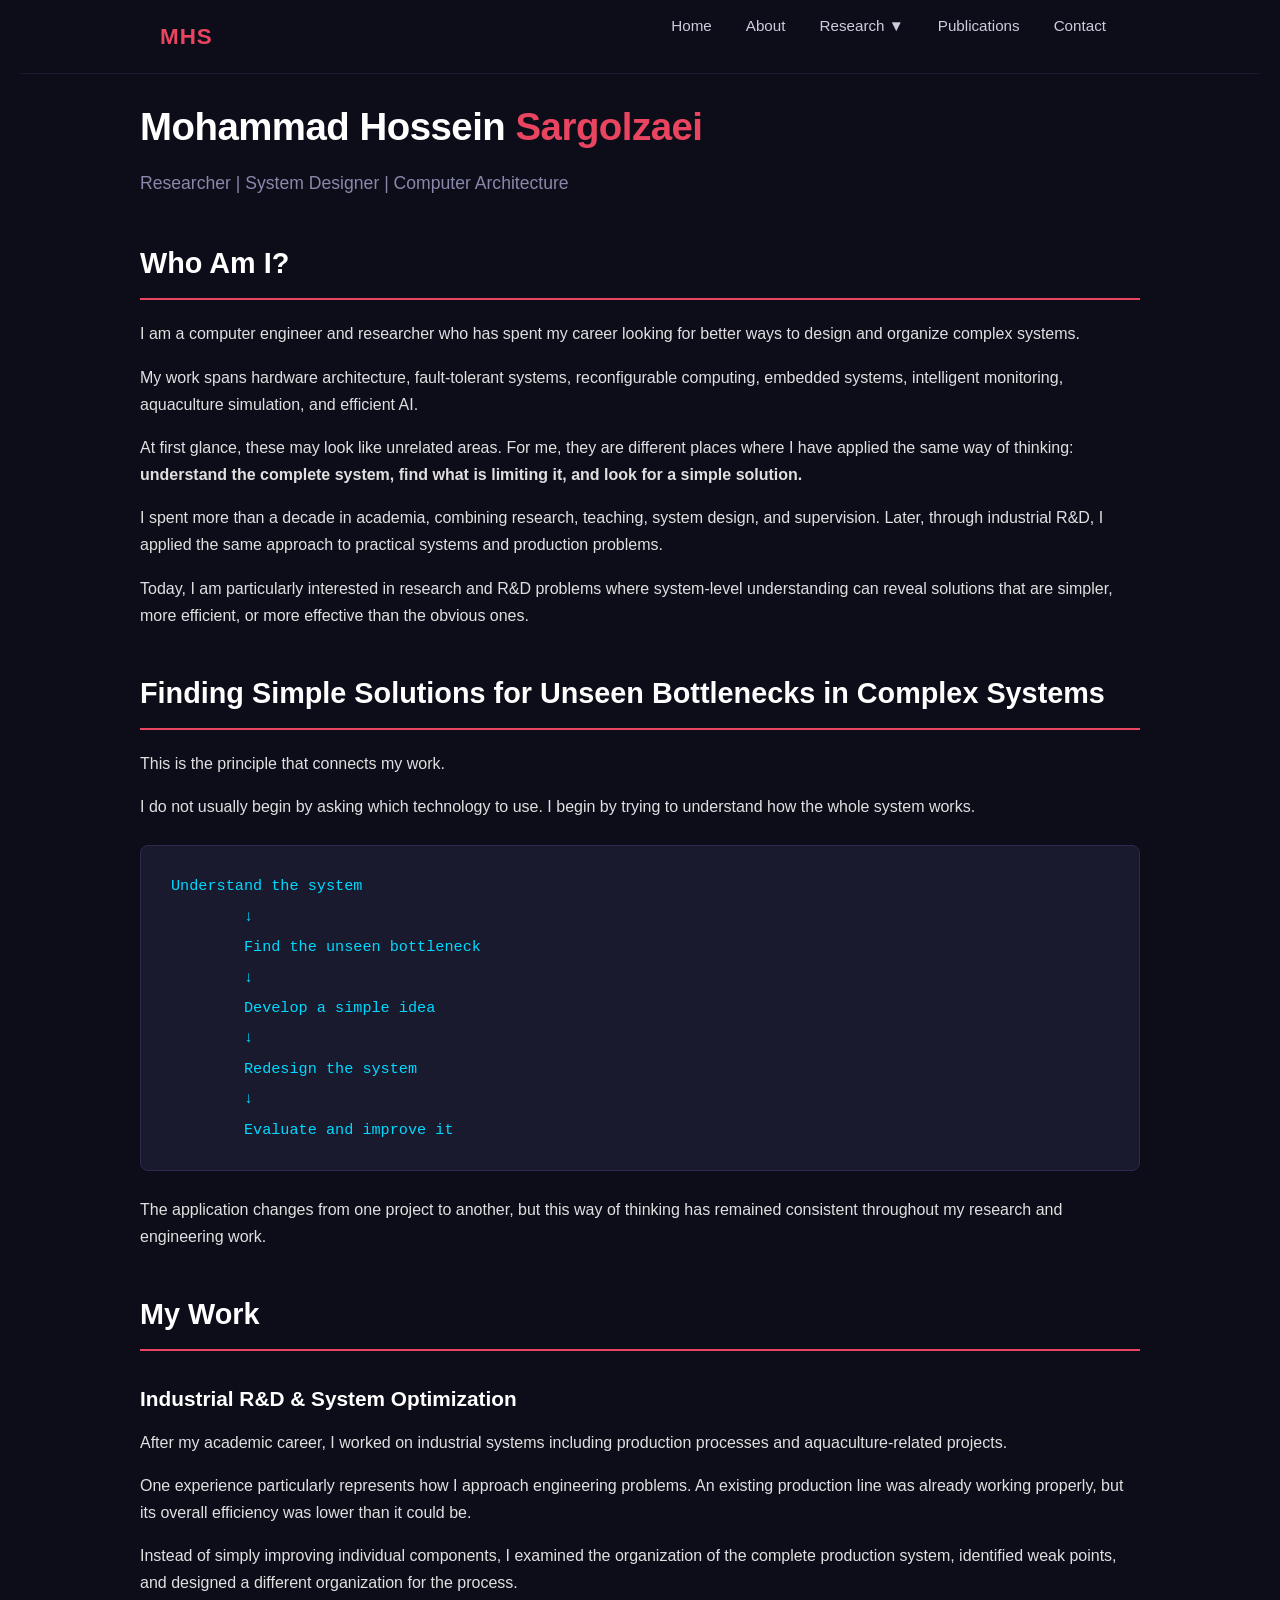
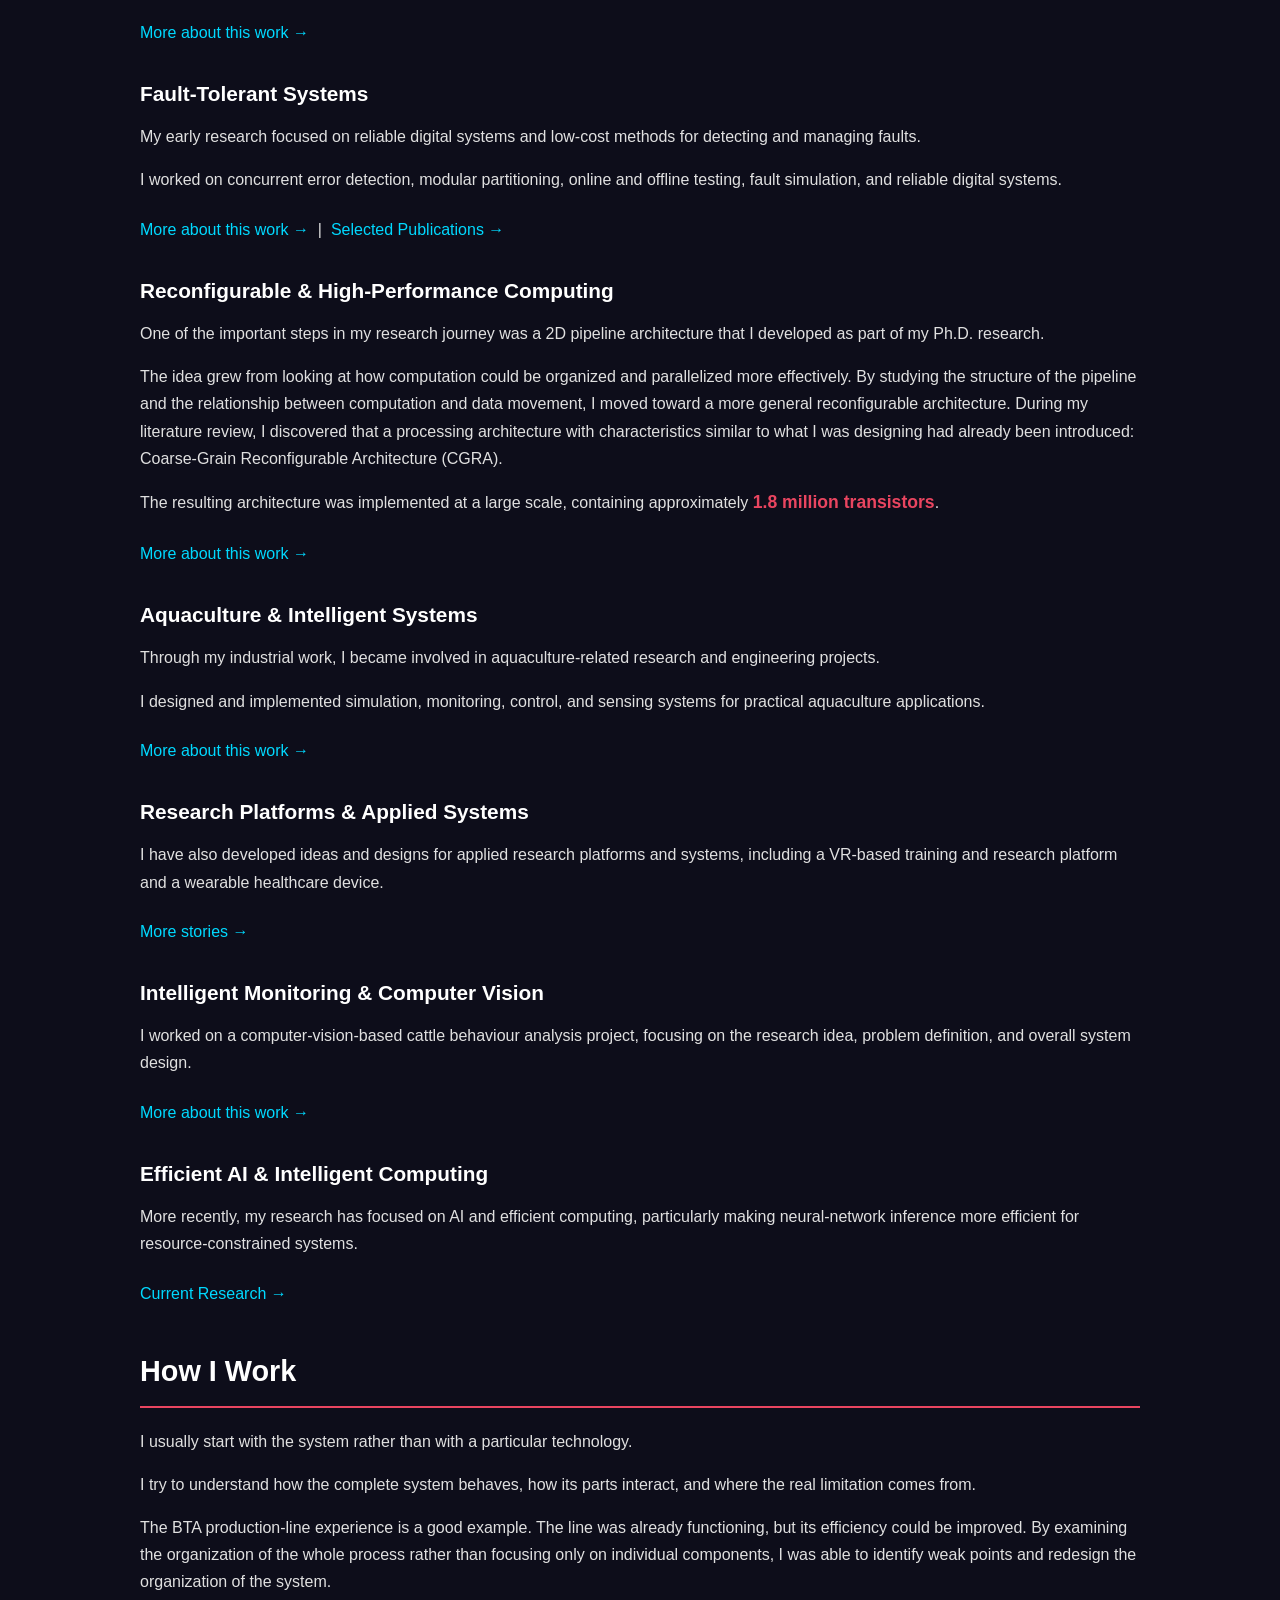
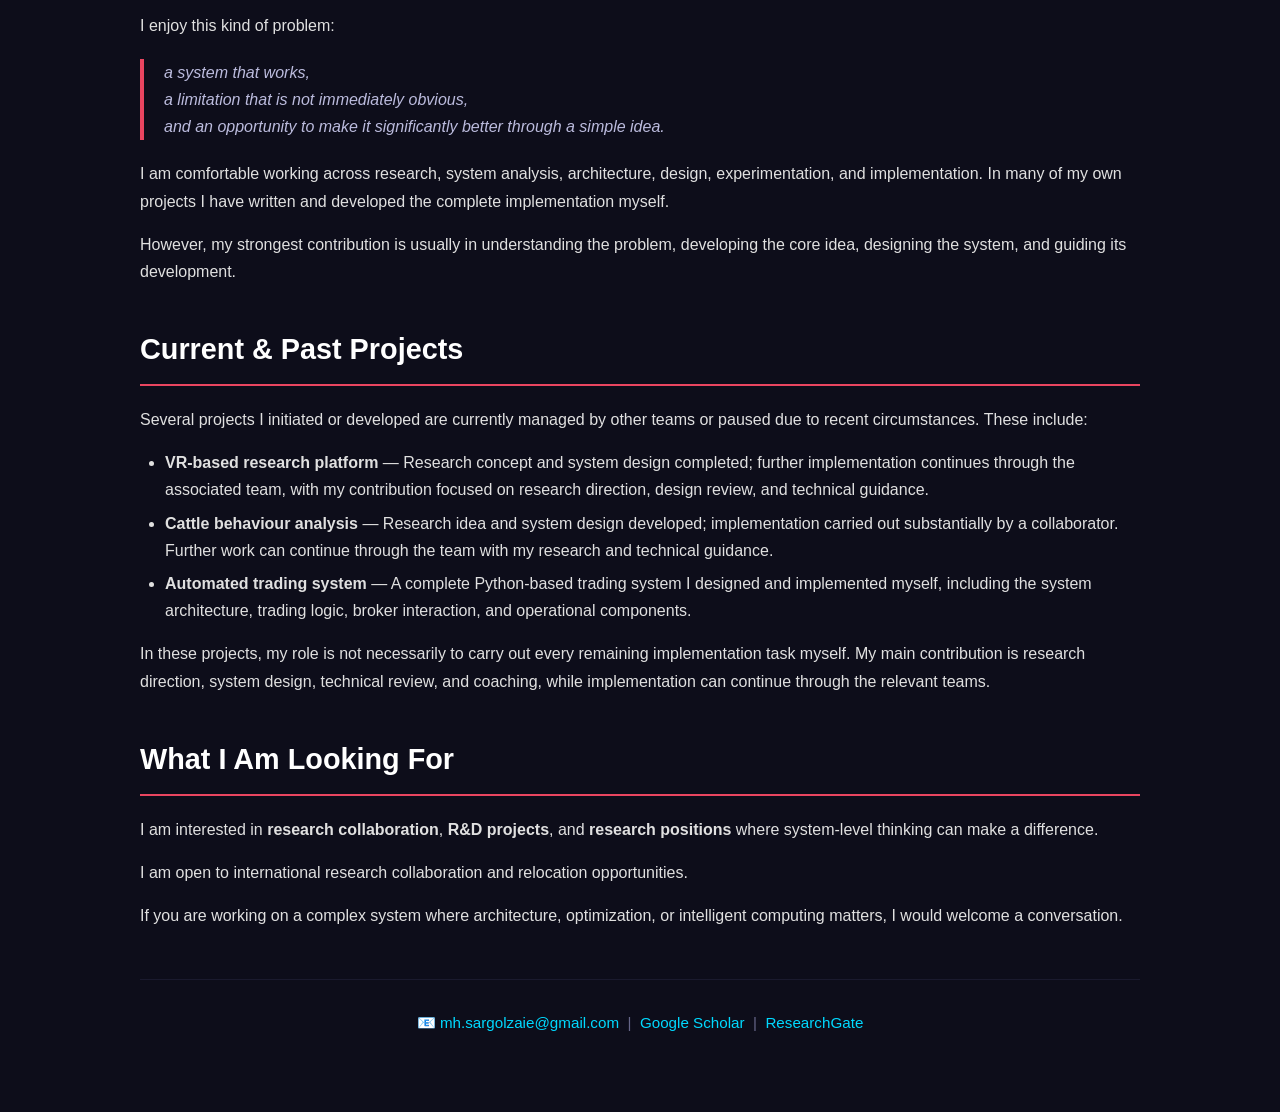
==== index.html @ 14f3c46a "Add files via upload" ====
<!DOCTYPE html>
<html lang="en">
<head>
    <meta charset="UTF-8">
    <meta name="viewport" content="width=device-width, initial-scale=1.0">
    <title>Mohammad Hossein Sargolzaei — Home</title>
    <link rel="stylesheet" href="style.css">
</head>
<body>

    <!-- Navigation -->
    <div id="navbar-placeholder"></div>

    <!-- Main Content -->
    <div class="container">
        <h1>Mohammad Hossein <span class="highlight">Sargolzaei</span></h1>
        <p class="subtitle">Researcher | System Designer | Computer Architecture</p>

        <!-- Who Am I -->
        <h2>Who Am I?</h2>
        <p>I am a computer engineer and researcher who has spent my career looking for better ways to design and organize complex systems.</p>
        <p>My work spans hardware architecture, fault-tolerant systems, reconfigurable computing, embedded systems, intelligent monitoring, aquaculture simulation, and efficient AI.</p>
        <p>At first glance, these may look like unrelated areas. For me, they are different places where I have applied the same way of thinking: <strong>understand the complete system, find what is limiting it, and look for a simple solution.</strong></p>
        <p>I spent more than a decade in academia, combining research, teaching, system design, and supervision. Later, through industrial R&D, I applied the same approach to practical systems and production problems.</p>
        <p>Today, I am particularly interested in research and R&D problems where system-level understanding can reveal solutions that are simpler, more efficient, or more effective than the obvious ones.</p>

        <!-- Core Principle -->
        <h2>Finding Simple Solutions for Unseen Bottlenecks in Complex Systems</h2>
        <p>This is the principle that connects my work.</p>
        <p>I do not usually begin by asking which technology to use. I begin by trying to understand how the whole system works.</p>

        <div class="principle-box">
            <div class="arrow-flow">Understand the system
        ↓
        Find the unseen bottleneck
        ↓
        Develop a simple idea
        ↓
        Redesign the system
        ↓
        Evaluate and improve it</div>
        </div>

        <p>The application changes from one project to another, but this way of thinking has remained consistent throughout my research and engineering work.</p>

        <!-- My Work (brief overview with links) -->
        <h2>My Work</h2>

        <h3>Industrial R&D & System Optimization</h3>
        <p>After my academic career, I worked on industrial systems including production processes and aquaculture-related projects.</p>
        <p>One experience particularly represents how I approach engineering problems. An existing production line was already working properly, but its overall efficiency was lower than it could be.</p>
        <p>Instead of simply improving individual components, I examined the organization of the complete production system, identified weak points, and designed a different organization for the process.</p>
        <p><a href="industrial-rd.html" class="more-link">More about this work →</a></p>

        <h3>Fault-Tolerant Systems</h3>
        <p>My early research focused on reliable digital systems and low-cost methods for detecting and managing faults.</p>
        <p>I worked on concurrent error detection, modular partitioning, online and offline testing, fault simulation, and reliable digital systems.</p>
        <p><a href="fault-tolerant.html" class="more-link">More about this work →</a> &nbsp;|&nbsp; <a href="publications.html">Selected Publications →</a></p>

        <h3>Reconfigurable & High-Performance Computing</h3>
        <p>One of the important steps in my research journey was a 2D pipeline architecture that I developed as part of my Ph.D. research.</p>
        <p>The idea grew from looking at how computation could be organized and parallelized more effectively. By studying the structure of the pipeline and the relationship between computation and data movement, I moved toward a more general reconfigurable architecture. During my literature review, I discovered that a processing architecture with characteristics similar to what I was designing had already been introduced: Coarse-Grain Reconfigurable Architecture (CGRA).</p>
        <p>The resulting architecture was implemented at a large scale, containing approximately <span class="key-number">1.8 million transistors</span>.</p>
        <p><a href="cgra.html" class="more-link">More about this work →</a></p>

        <h3>Aquaculture & Intelligent Systems</h3>
        <p>Through my industrial work, I became involved in aquaculture-related research and engineering projects.</p>
        <p>I designed and implemented simulation, monitoring, control, and sensing systems for practical aquaculture applications.</p>
        <p><a href="aquaculture.html" class="more-link">More about this work →</a></p>

        <h3>Research Platforms & Applied Systems</h3>
        <p>I have also developed ideas and designs for applied research platforms and systems, including a VR-based training and research platform and a wearable healthcare device.</p>
        <p><a href="research-platforms.html" class="more-link">More stories →</a></p>

        <h3>Intelligent Monitoring & Computer Vision</h3>
        <p>I worked on a computer-vision-based cattle behaviour analysis project, focusing on the research idea, problem definition, and overall system design.</p>
        <p><a href="cattle.html" class="more-link">More about this work →</a></p>

        <h3>Efficient AI & Intelligent Computing</h3>
        <p>More recently, my research has focused on AI and efficient computing, particularly making neural-network inference more efficient for resource-constrained systems.</p>
        <p><a href="efficient-ai.html" class="more-link">Current Research →</a></p>

        <!-- How I Work -->
        <h2>How I Work</h2>
        <p>I usually start with the system rather than with a particular technology.</p>
        <p>I try to understand how the complete system behaves, how its parts interact, and where the real limitation comes from.</p>
        <p>The BTA production-line experience is a good example. The line was already functioning, but its efficiency could be improved. By examining the organization of the whole process rather than focusing only on individual components, I was able to identify weak points and redesign the organization of the system.</p>
        <p>I enjoy this kind of problem:</p>
        <blockquote>a system that works,<br>a limitation that is not immediately obvious,<br>and an opportunity to make it significantly better through a simple idea.</blockquote>
        <p>I am comfortable working across research, system analysis, architecture, design, experimentation, and implementation. In many of my own projects I have written and developed the complete implementation myself.</p>
        <p>However, my strongest contribution is usually in understanding the problem, developing the core idea, designing the system, and guiding its development.</p>

        <!-- Current & Past Projects -->
        <h2>Current &amp; Past Projects</h2>
        <p>Several projects I initiated or developed are currently managed by other teams or paused due to recent circumstances. These include:</p>
        <ul>
            <li><strong>VR-based research platform</strong> — Research concept and system design completed; further implementation continues through the associated team, with my contribution focused on research direction, design review, and technical guidance.</li>
            <li><strong>Cattle behaviour analysis</strong> — Research idea and system design developed; implementation carried out substantially by a collaborator. Further work can continue through the team with my research and technical guidance.</li>
            <li><strong>Automated trading system</strong> — A complete Python-based trading system I designed and implemented myself, including the system architecture, trading logic, broker interaction, and operational components.</li>
        </ul>
        <p>In these projects, my role is not necessarily to carry out every remaining implementation task myself. My main contribution is research direction, system design, technical review, and coaching, while implementation can continue through the relevant teams.</p>

        <!-- What I Am Looking For -->
        <h2>What I Am Looking For</h2>
        <p>I am interested in <strong>research collaboration</strong>, <strong>R&D projects</strong>, and <strong>research positions</strong> where system-level thinking can make a difference.</p>
        <p>I am open to international research collaboration and relocation opportunities.</p>
        <p>If you are working on a complex system where architecture, optimization, or intelligent computing matters, I would welcome a conversation.</p>

        <!-- Footer -->
        <div class="footer-contact">
            <p>📧 <a href="mailto:mh.sargolzaie@gmail.com">mh.sargolzaie@gmail.com</a> &nbsp;|&nbsp;
            <a href="https://scholar.google.com/citations?user=ea7m-IEAAAAJ&hl=en" target="_blank">Google Scholar</a> &nbsp;|&nbsp;
            <a href="https://www.researchgate.net/profile/Mohammad-Hossein-Sargolzaei" target="_blank">ResearchGate</a></p>
        </div>
    </div>

    <!-- Navbar Include -->
    <script>
        fetch('navbar.html')
            .then(response => response.text())
            .then(data => document.getElementById('navbar-placeholder').innerHTML = data)
            .catch(() => {
                document.getElementById('navbar-placeholder').innerHTML = '<p style="text-align:center;padding:10px;color:#666;">Navigation could not be loaded.</p>';
            });
    </script>
    <!-- Mobile menu toggle -->
    <script>
        document.addEventListener('click', function(e) {
            const toggle = document.getElementById('mobile-menu');
            const menu = document.querySelector('.nav-menu');
            const dropdowns = document.querySelectorAll('.dropdown-menu');
            if (toggle && menu) {
                if (e.target.closest('.nav-toggle')) {
                    menu.classList.toggle('active');
                    dropdowns.forEach(d => d.classList.remove('active'));
                } else if (!e.target.closest('.nav-menu')) {
                    menu.classList.remove('active');
                }
            }
            // For mobile dropdown toggles
            if (window.innerWidth <= 768) {
                const dropdownToggles = document.querySelectorAll('.dropdown-toggle');
                dropdownToggles.forEach(toggle => {
                    if (e.target.closest('.dropdown-toggle')) {
                        e.preventDefault();
                        const menu = toggle.nextElementSibling;
                        if (menu) menu.classList.toggle('active');
                    }
                });
            }
        });
    </script>

</body>
</html>
---- style.css ----
/* style.css */

/* Reset & Base */
* {
    margin: 0;
    padding: 0;
    box-sizing: border-box;
}

body {
    font-family: 'Segoe UI', Tahoma, Geneva, Verdana, sans-serif;
    background-color: #0d0d1a;
    color: #e0e0e0;
    line-height: 1.7;
    padding: 0 20px;
}

a {
    color: #00d9ff;
    text-decoration: none;
    transition: color 0.3s ease;
}

a:hover {
    color: #e94560;
}

.container {
    max-width: 1000px;
    margin: 0 auto;
    padding: 20px 0 60px;
}

/* Typography */
h1 {
    font-size: 2.4rem;
    font-weight: 700;
    color: #ffffff;
    margin-bottom: 10px;
    letter-spacing: -0.5px;
}

h1 .highlight {
    color: #e94560;
}

h2 {
    font-size: 1.8rem;
    font-weight: 600;
    color: #ffffff;
    margin-top: 40px;
    margin-bottom: 20px;
    border-bottom: 2px solid #e94560;
    padding-bottom: 10px;
}

h3 {
    font-size: 1.3rem;
    font-weight: 600;
    color: #ffffff;
    margin-top: 30px;
    margin-bottom: 12px;
}

h4 {
    font-size: 1.1rem;
    font-weight: 600;
    color: #00d9ff;
    margin-top: 20px;
    margin-bottom: 8px;
}

.subtitle {
    font-size: 1.1rem;
    color: #8888aa;
    margin-bottom: 30px;
}

p {
    margin-bottom: 16px;
}

ul, ol {
    margin-left: 25px;
    margin-bottom: 16px;
}

li {
    margin-bottom: 6px;
}

blockquote {
    border-left: 4px solid #e94560;
    padding-left: 20px;
    margin: 20px 0;
    font-style: italic;
    color: #bbbbdd;
}

/* Code-like boxes */
.principle-box {
    background: #1a1a2e;
    border: 1px solid #2a2a4e;
    border-radius: 8px;
    padding: 25px 30px;
    margin: 25px 0;
}

.principle-box .arrow-flow {
    font-family: monospace;
    font-size: 0.95rem;
    color: #00d9ff;
    line-height: 2;
    white-space: pre;
}

.key-number {
    color: #e94560;
    font-weight: 700;
    font-size: 1.1em;
}

.tag {
    display: inline-block;
    background: #1a1a2e;
    border: 1px solid #2a2a4e;
    border-radius: 20px;
    padding: 2px 14px;
    font-size: 0.8rem;
    color: #8888bb;
    margin-right: 6px;
    margin-bottom: 6px;
}

/* Navigation */
.navbar {
    background: #0d0d1a;
    border-bottom: 1px solid #1a1a2e;
    padding: 12px 0;
    position: sticky;
    top: 0;
    z-index: 1000;
}

.nav-container {
    max-width: 1000px;
    margin: 0 auto;
    display: flex;
    justify-content: space-between;
    align-items: center;
    padding: 0 20px;
}

.nav-logo {
    font-size: 1.4rem;
    font-weight: 700;
    color: #e94560;
    letter-spacing: 1px;
}

.nav-menu {
    display: flex;
    list-style: none;
    gap: 6px;
    align-items: center;
}

.nav-item {
    position: relative;
}

.nav-link {
    color: #ccccdd;
    padding: 8px 14px;
    border-radius: 6px;
    font-size: 0.95rem;
    transition: all 0.3s ease;
}

.nav-link:hover {
    color: #ffffff;
    background: #1a1a2e;
}

/* Dropdown */
.dropdown-menu {
    display: none;
    position: absolute;
    top: 100%;
    left: 0;
    background: #1a1a2e;
    border: 1px solid #2a2a4e;
    border-radius: 8px;
    padding: 8px 0;
    min-width: 240px;
    list-style: none;
    box-shadow: 0 8px 24px rgba(0,0,0,0.6);
}

.dropdown-menu li a {
    display: block;
    padding: 8px 20px;
    color: #ccccdd;
    font-size: 0.9rem;
    transition: all 0.3s ease;
}

.dropdown-menu li a:hover {
    background: #2a2a4e;
    color: #ffffff;
}

.nav-item:hover .dropdown-menu {
    display: block;
}

/* Mobile menu toggle */
.nav-toggle {
    display: none;
    flex-direction: column;
    cursor: pointer;
}

.nav-toggle .bar {
    width: 25px;
    height: 3px;
    background: #ccccdd;
    margin: 3px 0;
    transition: 0.3s;
    border-radius: 2px;
}

/* Footer / contact line */
.footer-contact {
    margin-top: 50px;
    padding-top: 30px;
    border-top: 1px solid #1a1a2e;
    text-align: center;
    font-size: 0.95rem;
    color: #666688;
}

.footer-contact a {
    color: #00d9ff;
}

.footer-contact a:hover {
    color: #e94560;
}

/* "More about this work →" links */
.more-link {
    display: inline-block;
    margin-top: 6px;
    font-weight: 500;
}

/* Responsive */
@media (max-width: 768px) {
    body {
        padding: 0 16px;
    }

    h1 {
        font-size: 1.8rem;
    }

    h2 {
        font-size: 1.4rem;
    }

    .nav-menu {
        position: fixed;
        left: -100%;
        top: 60px;
        flex-direction: column;
        background: #0d0d1a;
        width: 100%;
        padding: 20px 0;
        gap: 4px;
        border-bottom: 1px solid #1a1a2e;
        transition: 0.3s ease;
    }

    .nav-menu.active {
        left: 0;
    }

    .nav-item {
        width: 100%;
        text-align: center;
    }

    .nav-link {
        display: block;
        padding: 10px 0;
    }

    .dropdown-menu {
        position: static;
        background: #0d0d1a;
        border: none;
        padding: 0;
        box-shadow: none;
        display: none;
    }

    .nav-item:hover .dropdown-menu {
        display: none;
    }

    .nav-item .dropdown-menu.active {
        display: block;
    }

    .dropdown-menu li a {
        padding: 8px 0;
        font-size: 0.9rem;
        color: #8888aa;
    }

    .nav-toggle {
        display: flex;
    }

    .principle-box {
        padding: 16px 20px;
    }

    .principle-box .arrow-flow {
        font-size: 0.8rem;
    }
}

@media (max-width: 480px) {
    h1 {
        font-size: 1.5rem;
    }

    h2 {
        font-size: 1.2rem;
    }
}
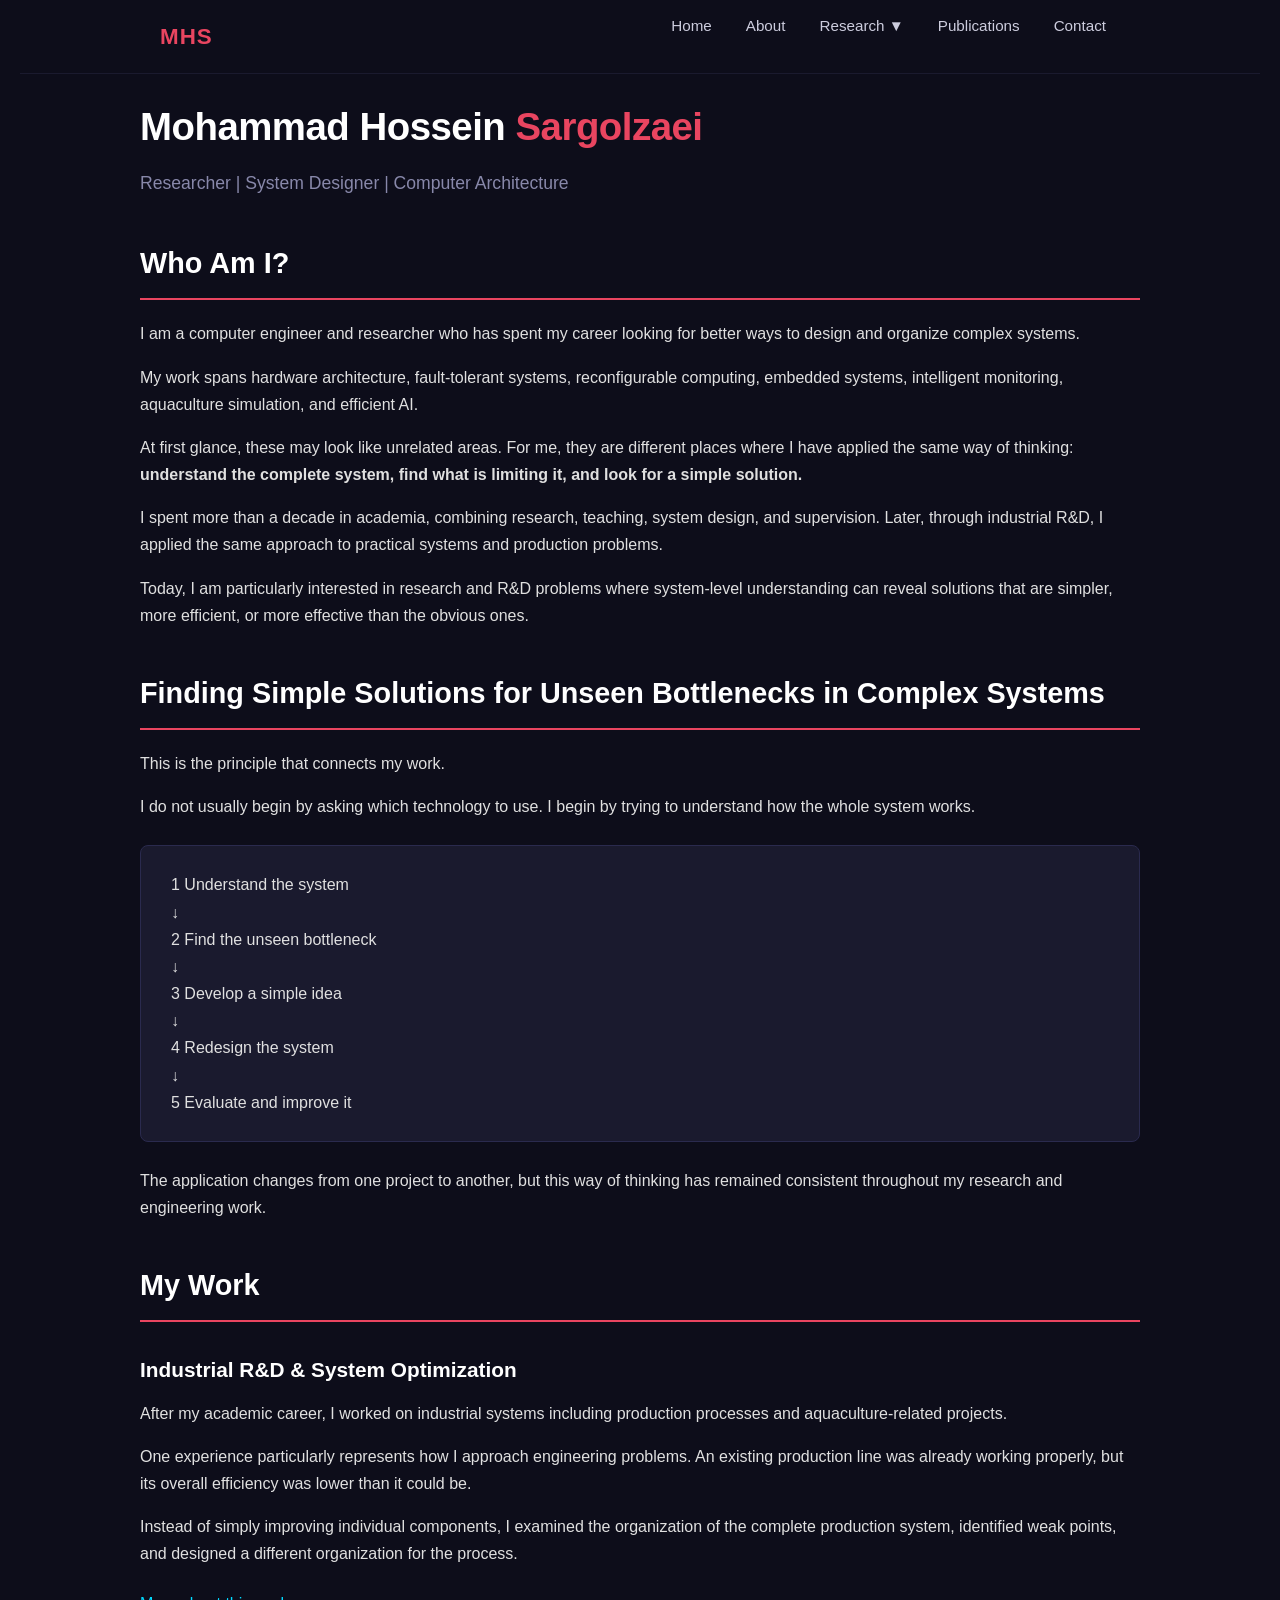
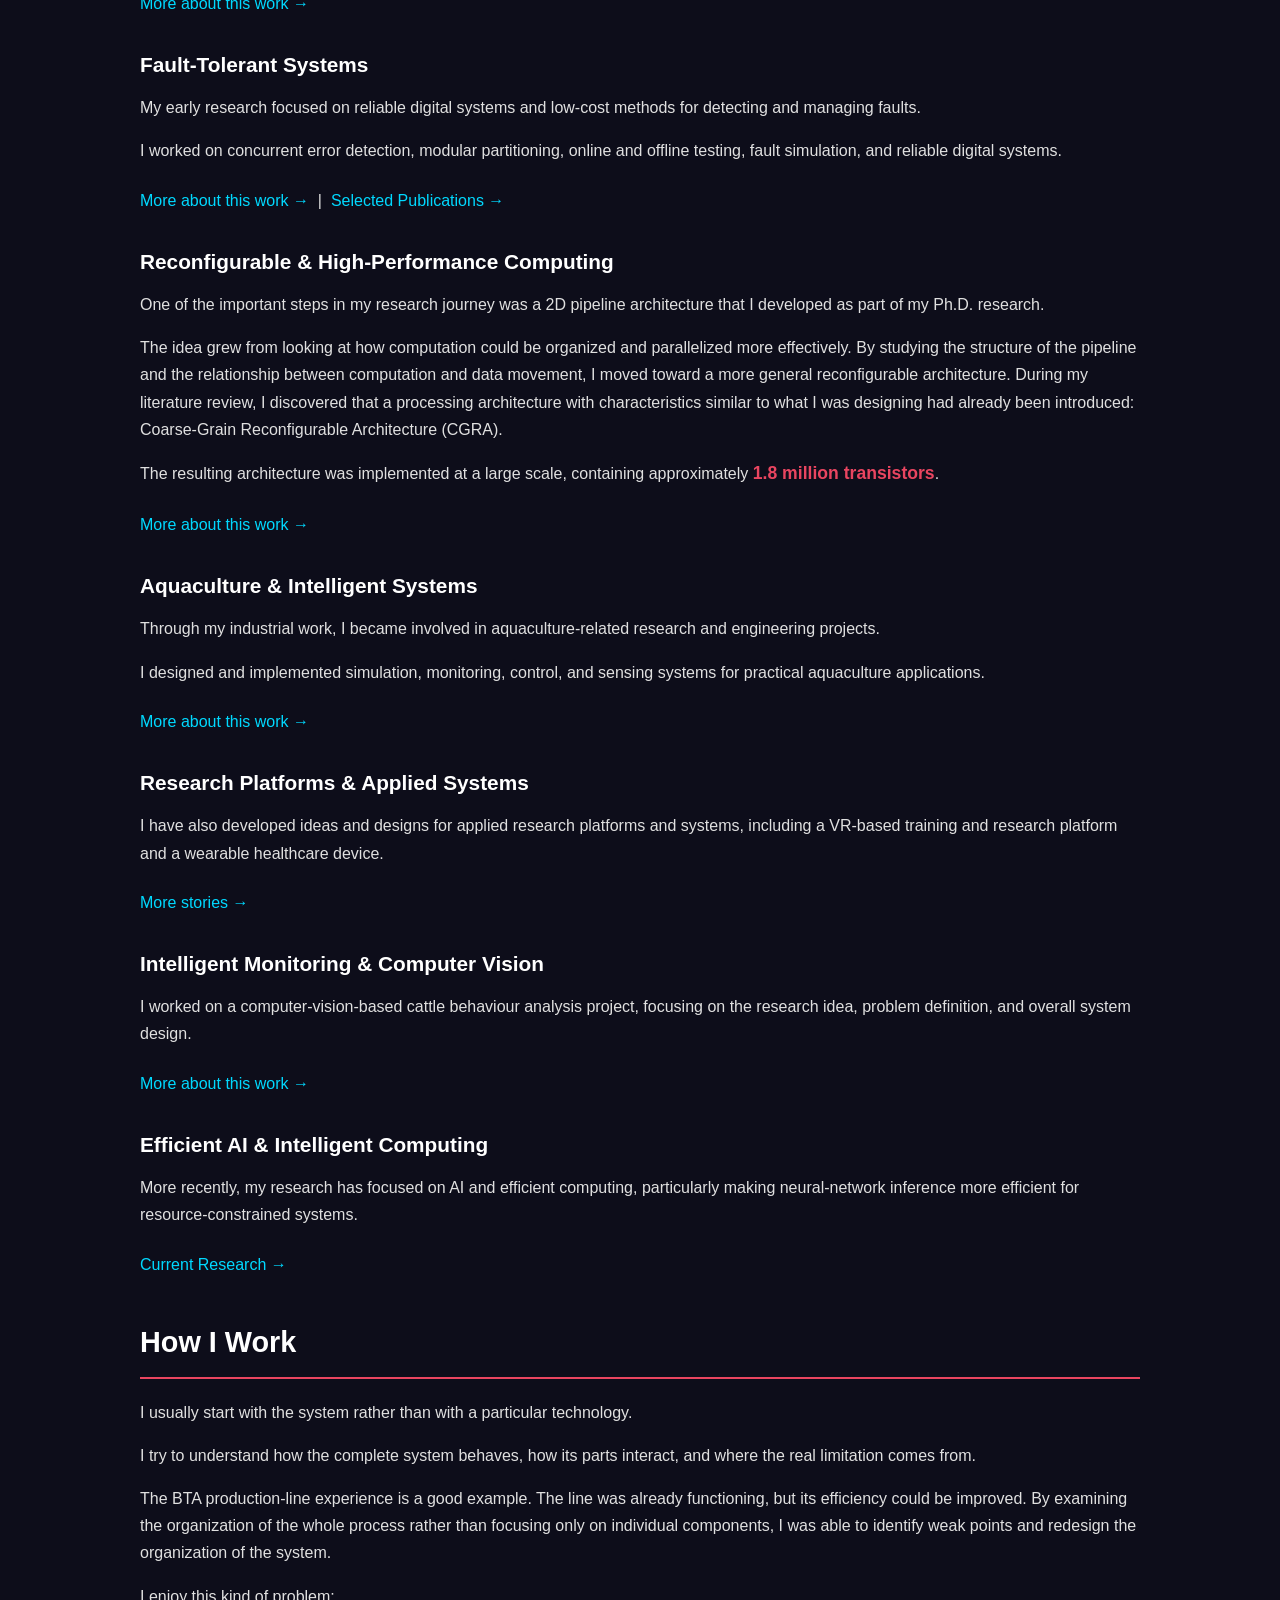
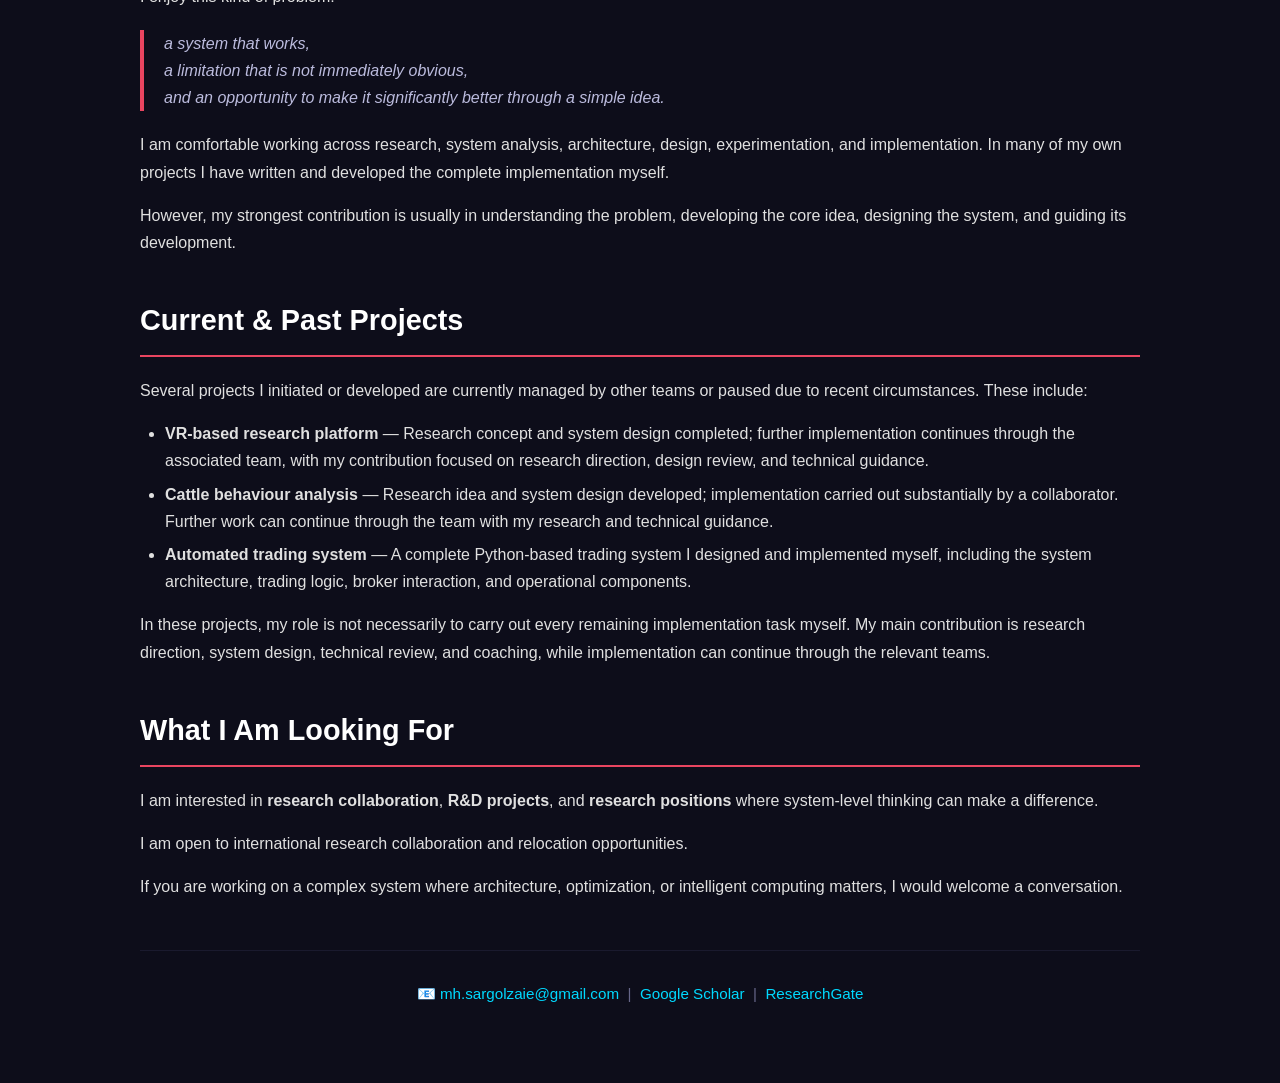
==== commit 55b6f151: "index.html" ====
--- a/index.html
+++ b/index.html
@@ -30,15 +30,32 @@
         <p>I do not usually begin by asking which technology to use. I begin by trying to understand how the whole system works.</p>
 
         <div class="principle-box">
-            <div class="arrow-flow">Understand the system
-        ↓
-        Find the unseen bottleneck
-        ↓
-        Develop a simple idea
-        ↓
-        Redesign the system
-        ↓
-        Evaluate and improve it</div>
+            <div class="flowchart">
+                <div class="step">
+                    <span class="step-number">1</span>
+                    <span class="step-text">Understand the system</span>
+                </div>
+                <div class="arrow">↓</div>
+                <div class="step">
+                    <span class="step-number">2</span>
+                    <span class="step-text">Find the unseen bottleneck</span>
+                </div>
+                <div class="arrow">↓</div>
+                <div class="step">
+                    <span class="step-number">3</span>
+                    <span class="step-text">Develop a simple idea</span>
+                </div>
+                <div class="arrow">↓</div>
+                <div class="step">
+                    <span class="step-number">4</span>
+                    <span class="step-text">Redesign the system</span>
+                </div>
+                <div class="arrow">↓</div>
+                <div class="step">
+                    <span class="step-number">5</span>
+                    <span class="step-text">Evaluate and improve it</span>
+                </div>
+            </div>
         </div>
 
         <p>The application changes from one project to another, but this way of thinking has remained consistent throughout my research and engineering work.</p>
@@ -152,4 +169,4 @@
     </script>
 
 </body>
-</html>+</html>
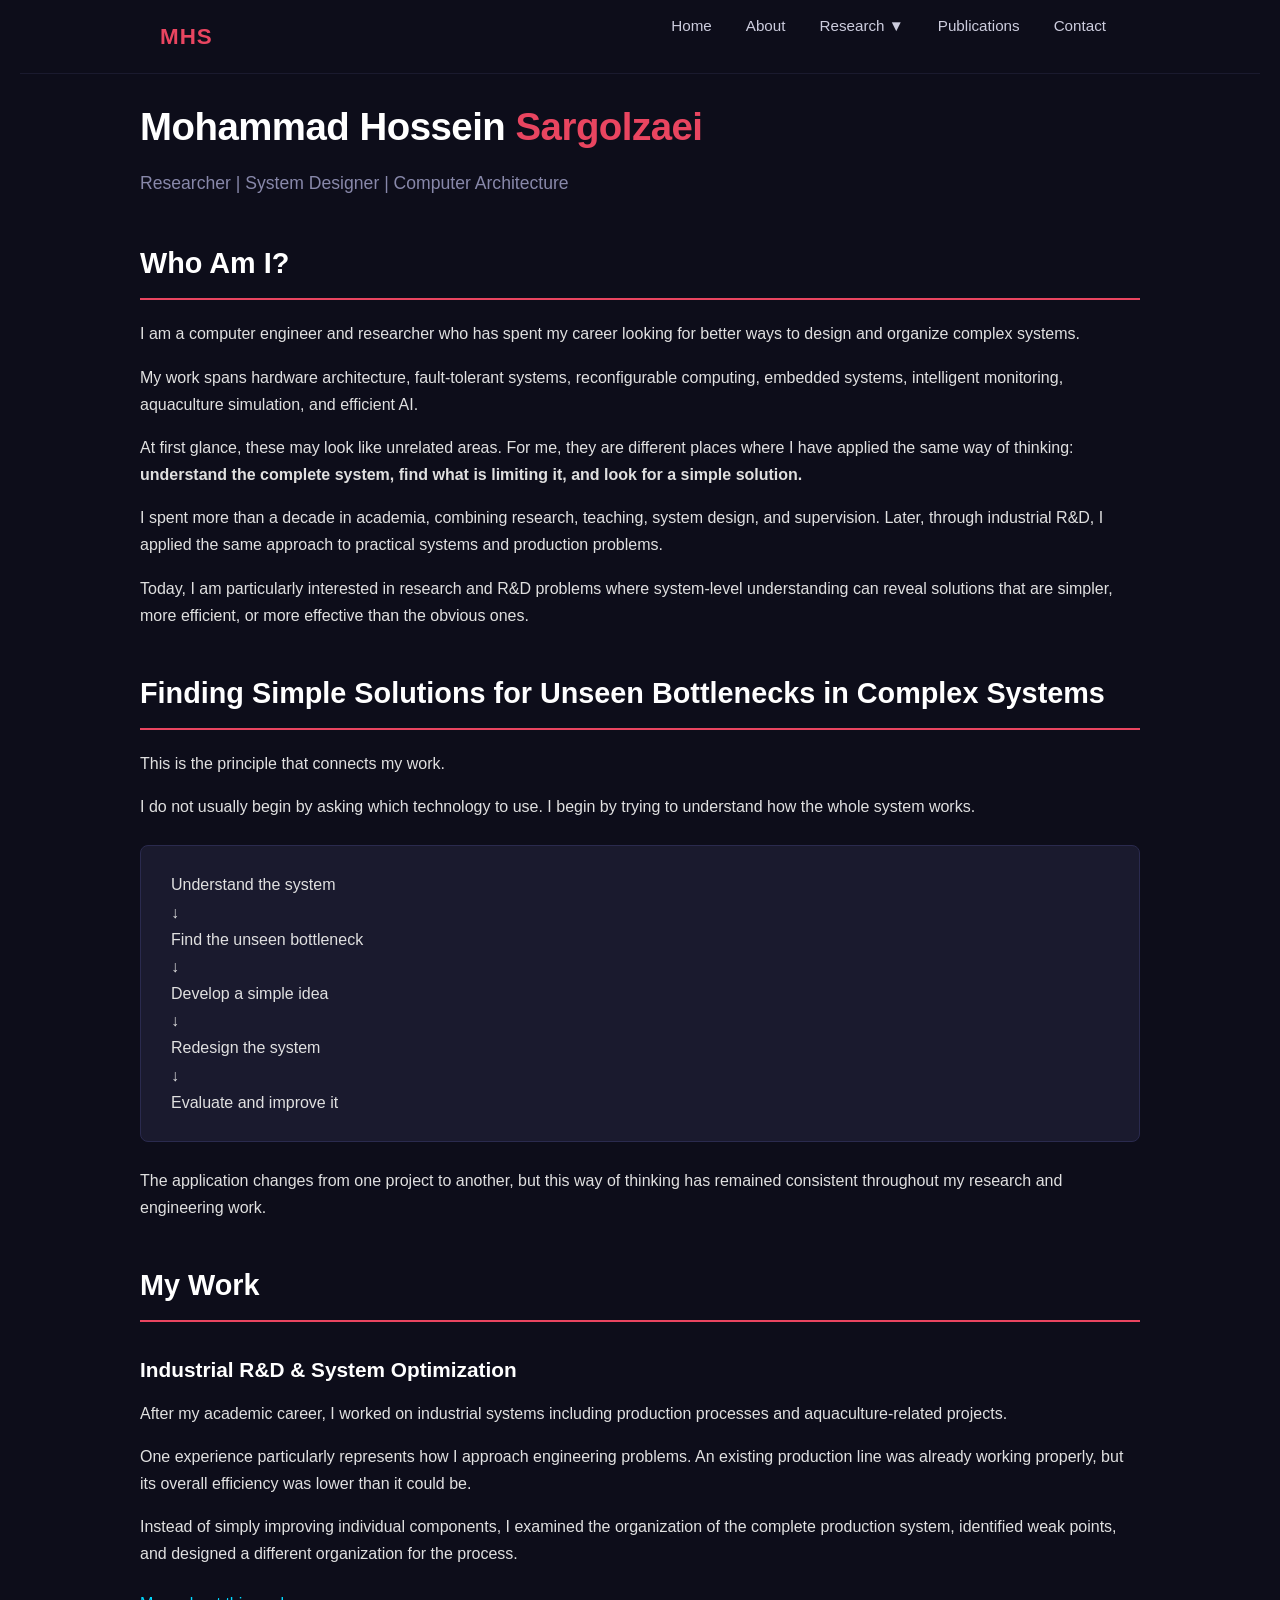
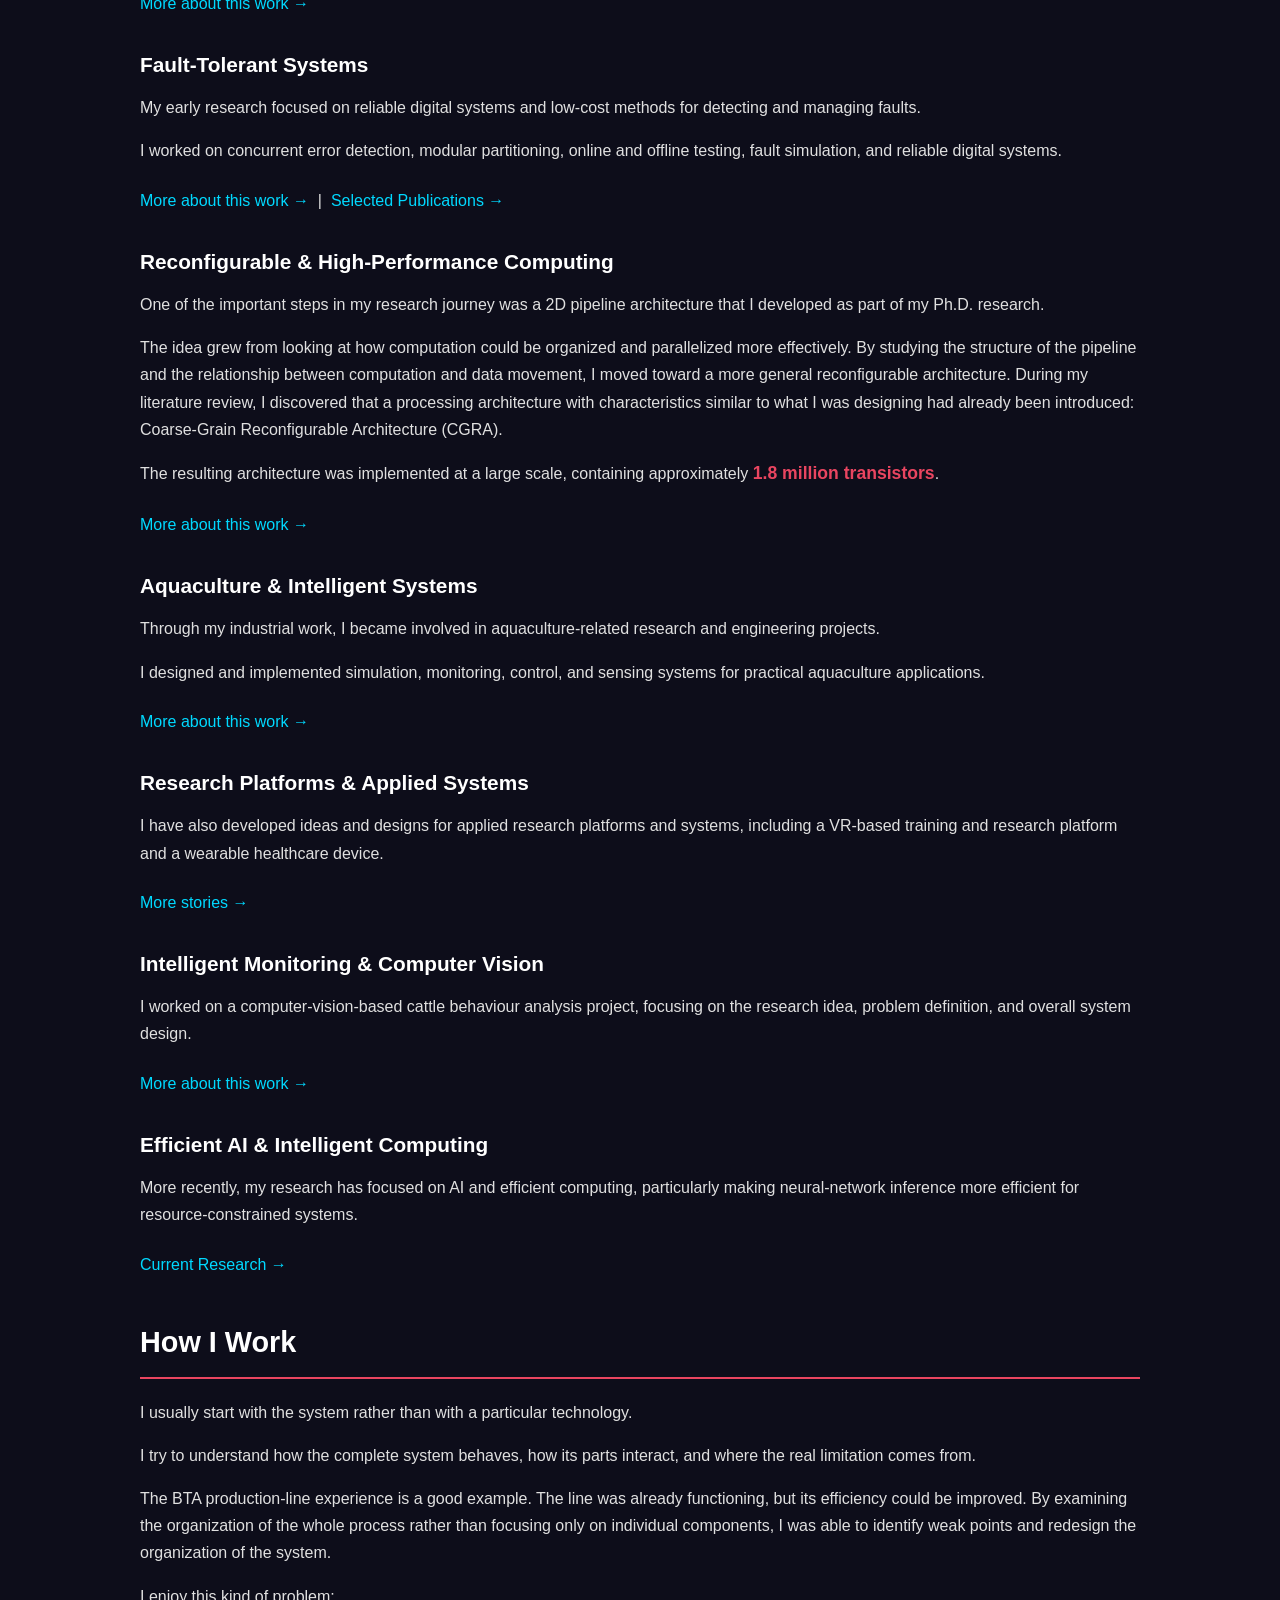
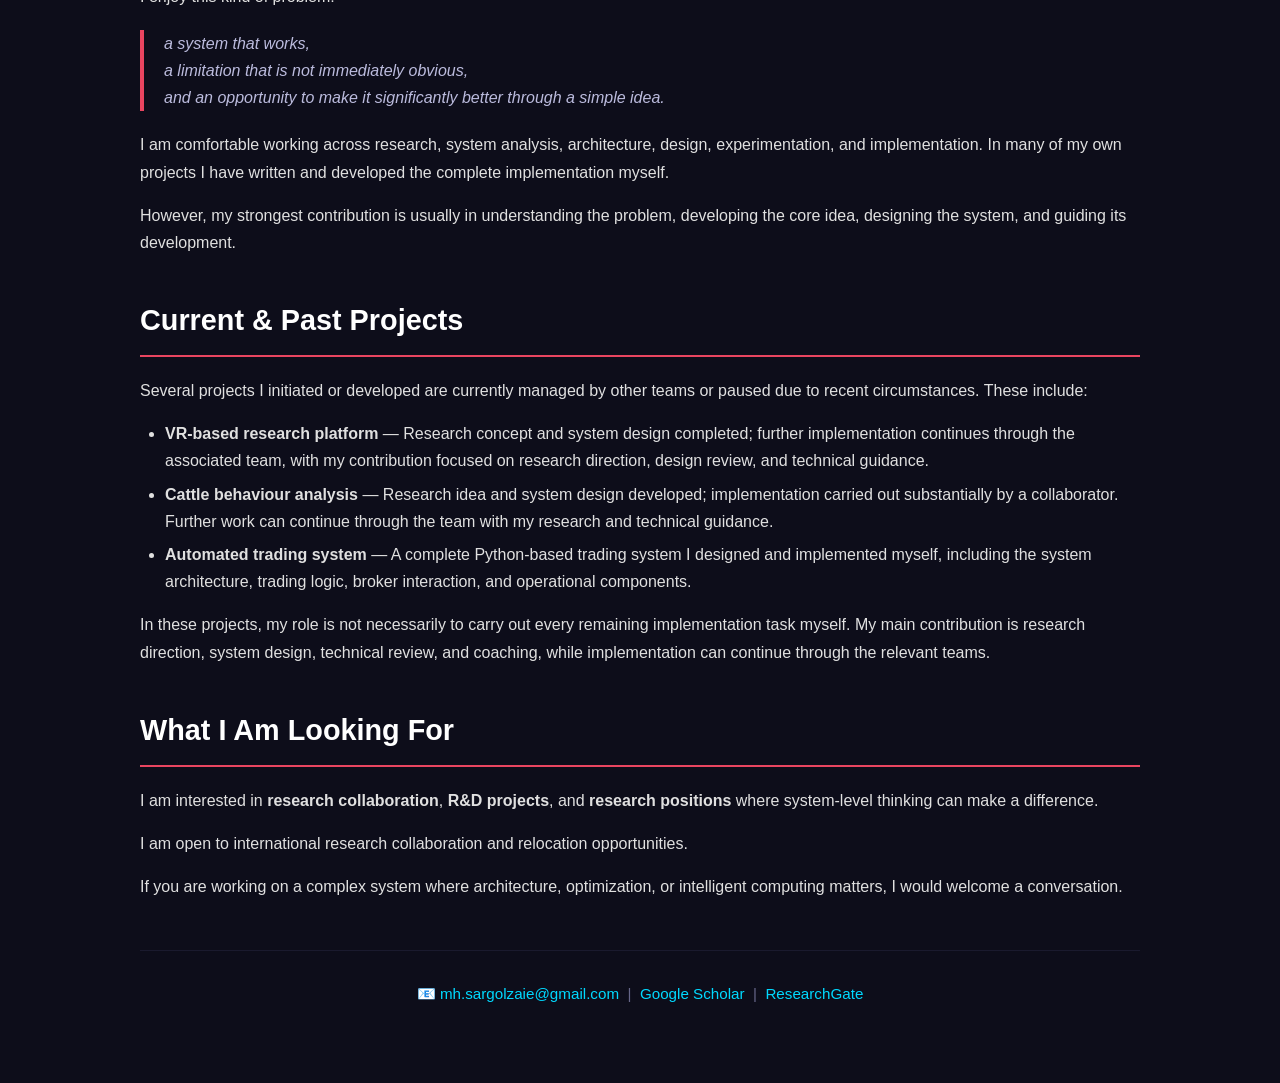
==== commit 8d16adc8: "index.html" ====
--- a/index.html
+++ b/index.html
@@ -31,33 +31,17 @@
 
         <div class="principle-box">
             <div class="flowchart">
-                <div class="step">
-                    <span class="step-number">1</span>
-                    <span class="step-text">Understand the system</span>
-                </div>
-                <div class="arrow">↓</div>
-                <div class="step">
-                    <span class="step-number">2</span>
-                    <span class="step-text">Find the unseen bottleneck</span>
-                </div>
-                <div class="arrow">↓</div>
-                <div class="step">
-                    <span class="step-number">3</span>
-                    <span class="step-text">Develop a simple idea</span>
-                </div>
-                <div class="arrow">↓</div>
-                <div class="step">
-                    <span class="step-number">4</span>
-                    <span class="step-text">Redesign the system</span>
-                </div>
-                <div class="arrow">↓</div>
-                <div class="step">
-                    <span class="step-number">5</span>
-                    <span class="step-text">Evaluate and improve it</span>
-                </div>
+                <div class="step step-1">Understand the system</div>
+                <div class="arrow arrow-1">↓</div>
+                <div class="step step-2">Find the unseen bottleneck</div>
+                <div class="arrow arrow-2">↓</div>
+                <div class="step step-3">Develop a simple idea</div>
+                <div class="arrow arrow-3">↓</div>
+                <div class="step step-4">Redesign the system</div>
+                <div class="arrow arrow-4">↓</div>
+                <div class="step step-5">Evaluate and improve it</div>
             </div>
         </div>
-
         <p>The application changes from one project to another, but this way of thinking has remained consistent throughout my research and engineering work.</p>
 
         <!-- My Work (brief overview with links) -->
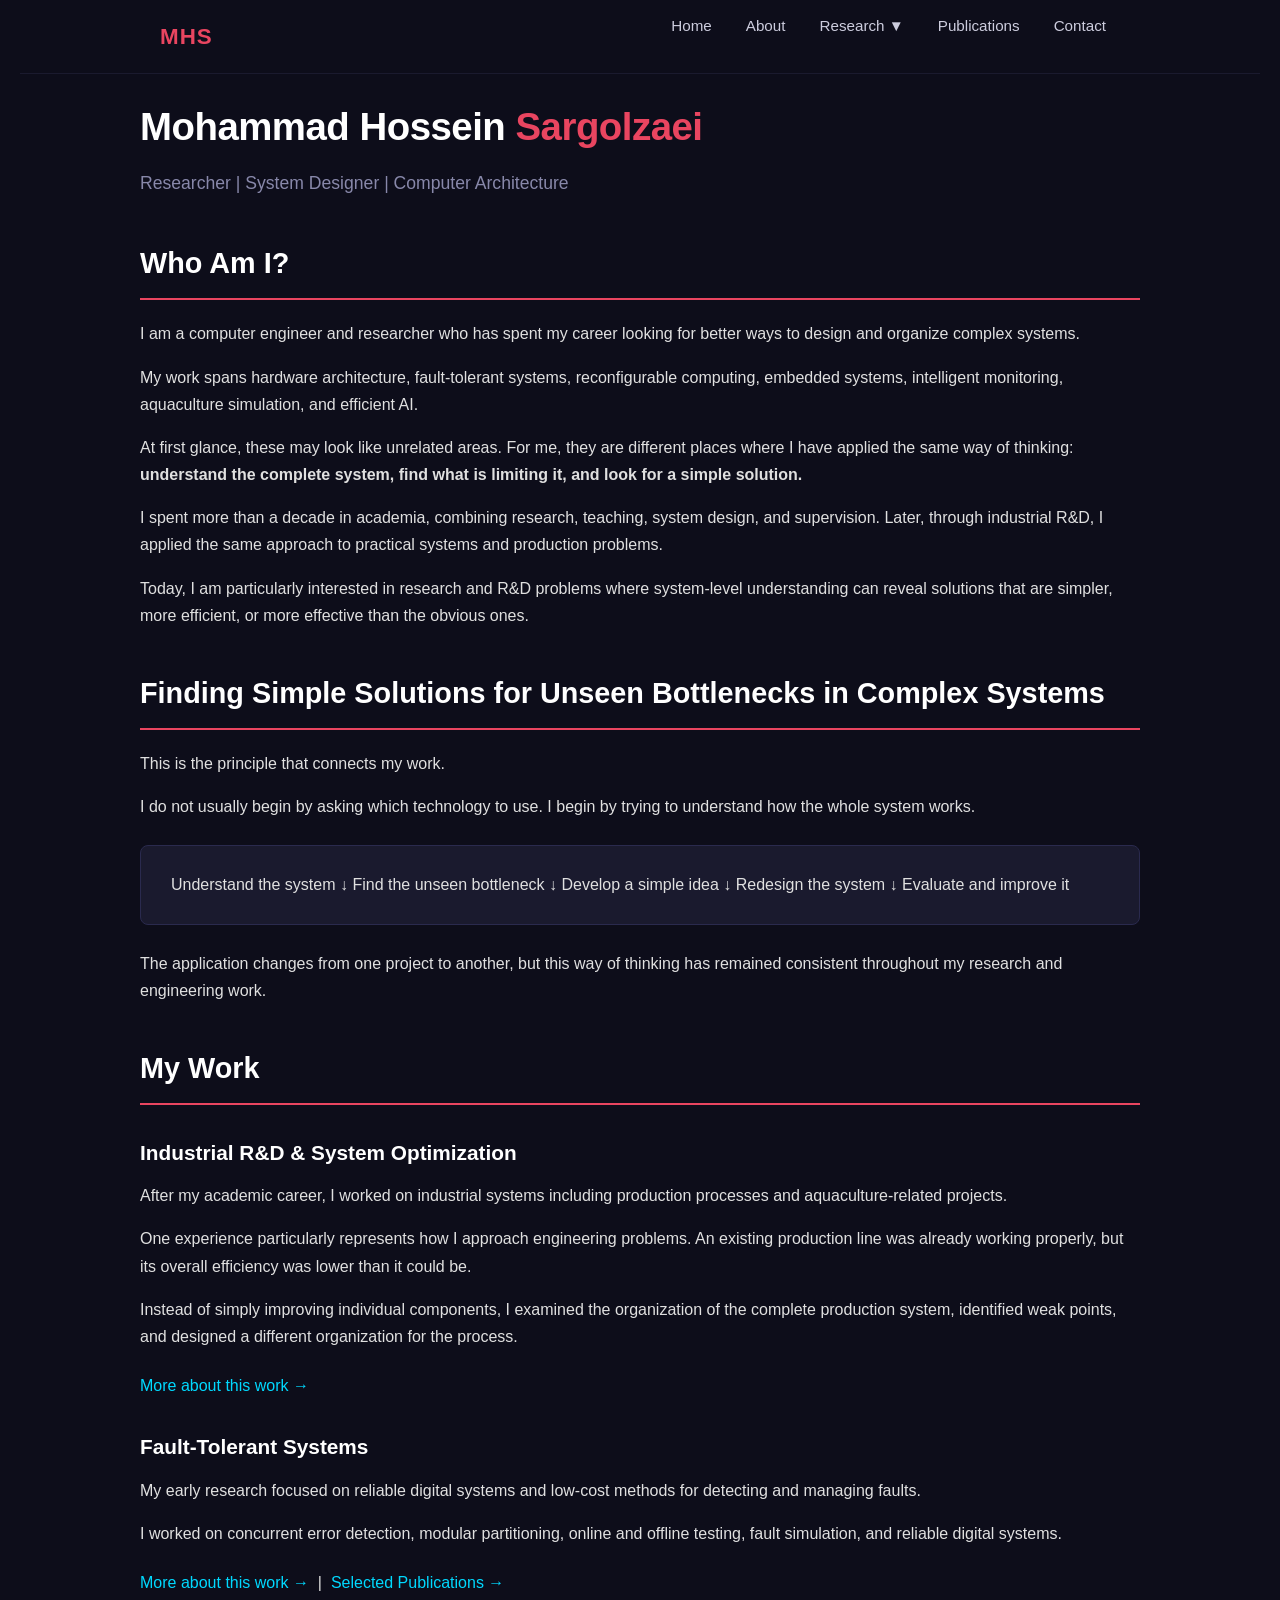
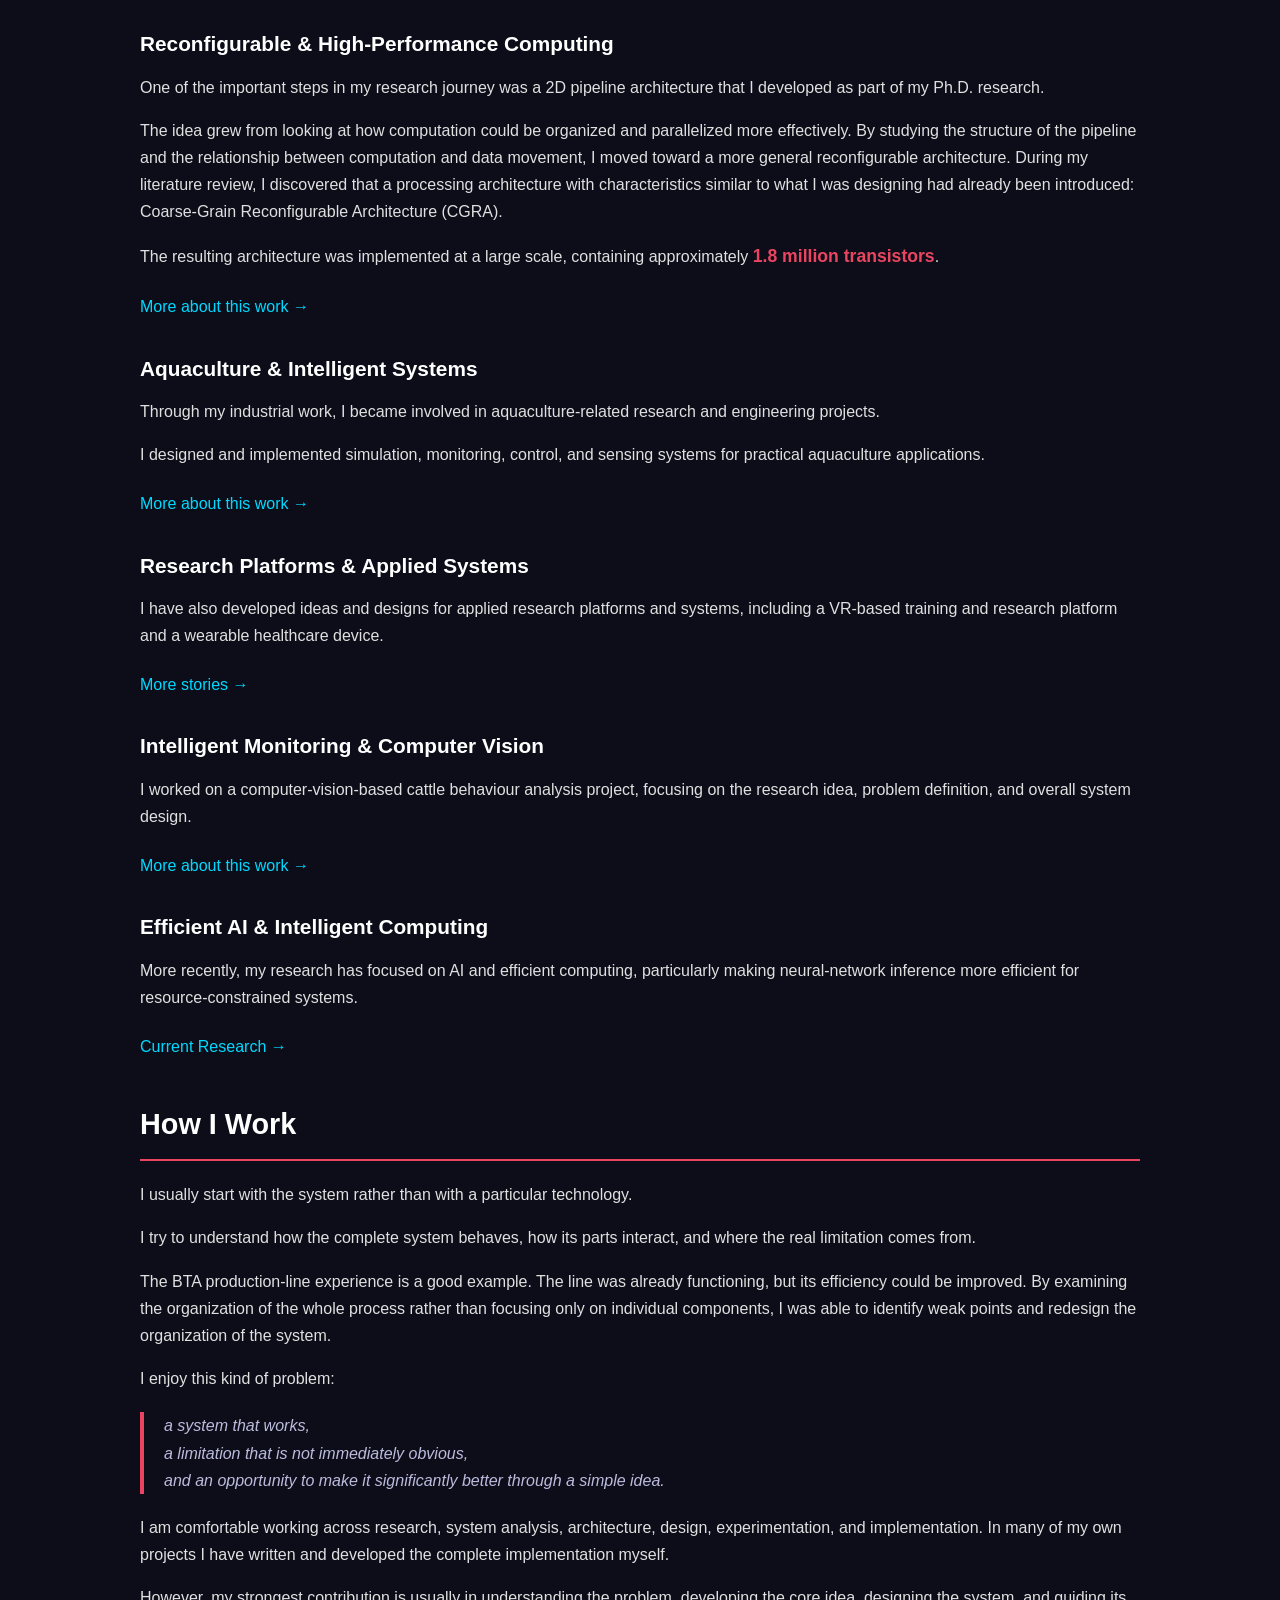
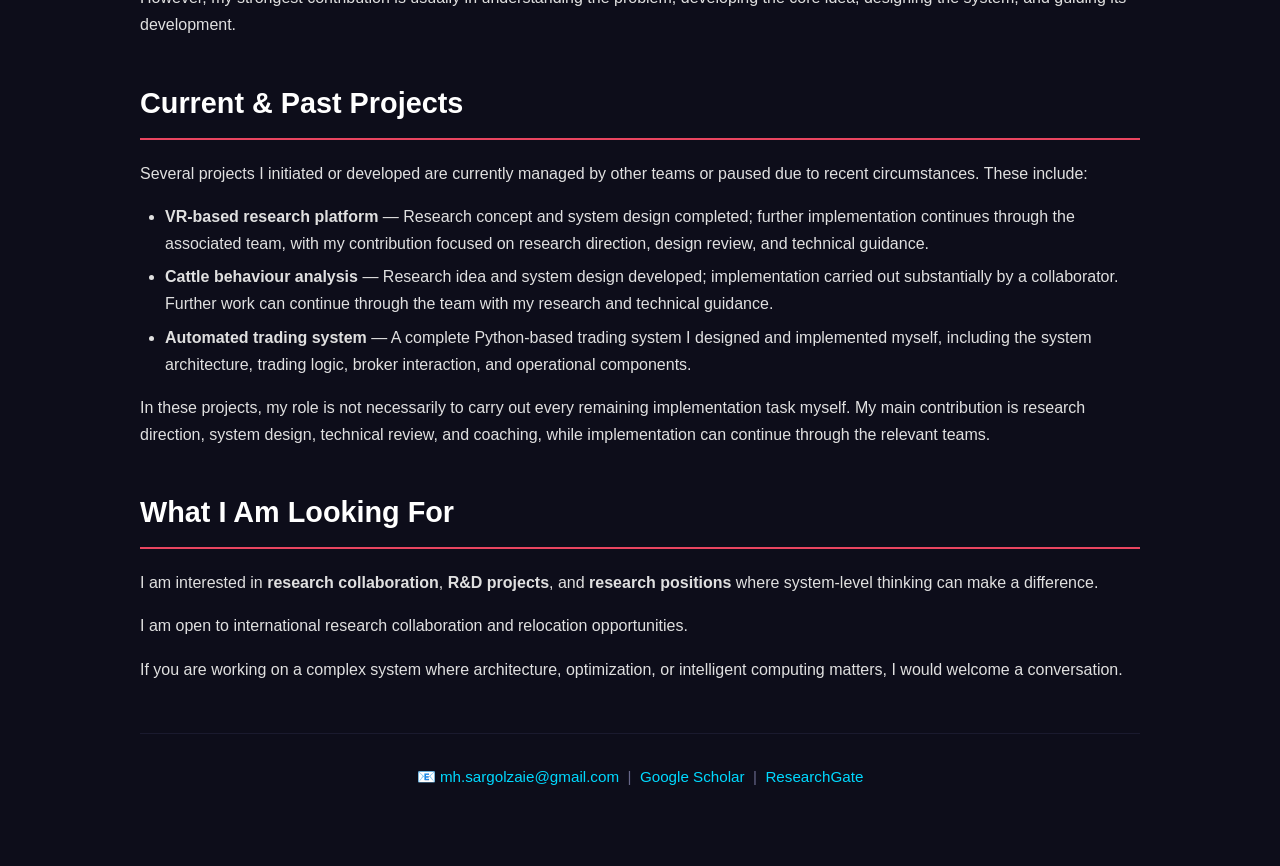
==== commit 6597ea92: "index.html" ====
--- a/index.html
+++ b/index.html
@@ -30,18 +30,17 @@
         <p>I do not usually begin by asking which technology to use. I begin by trying to understand how the whole system works.</p>
 
         <div class="principle-box">
-            <div class="flowchart">
-                <div class="step step-1">Understand the system</div>
-                <div class="arrow arrow-1">↓</div>
-                <div class="step step-2">Find the unseen bottleneck</div>
-                <div class="arrow arrow-2">↓</div>
-                <div class="step step-3">Develop a simple idea</div>
-                <div class="arrow arrow-3">↓</div>
-                <div class="step step-4">Redesign the system</div>
-                <div class="arrow arrow-4">↓</div>
-                <div class="step step-5">Evaluate and improve it</div>
-            </div>
+            <div class="arrow-flow">Understand the system
+        ↓
+        Find the unseen bottleneck
+        ↓
+        Develop a simple idea
+        ↓
+        Redesign the system
+        ↓
+        Evaluate and improve it</div>
         </div>
+
         <p>The application changes from one project to another, but this way of thinking has remained consistent throughout my research and engineering work.</p>
 
         <!-- My Work (brief overview with links) -->
--- a/style.css
+++ b/style.css
@@ -97,7 +97,9 @@
     color: #bbbbdd;
 }
 
-/* Code-like boxes */
+/* ============================================================
+   VERTICAL FLOWCHART (Cascading / Staircase)
+   ============================================================ */
 .principle-box {
     background: #1a1a2e;
     border: 1px solid #2a2a4e;
@@ -106,13 +108,54 @@
     margin: 25px 0;
 }
 
-.principle-box .arrow-flow {
-    font-family: monospace;
-    font-size: 0.95rem;
-    color: #00d9ff;
-    line-height: 2;
-    white-space: pre;
-}
+.flowchart {
+    display: flex;
+    flex-direction: column;
+    align-items: flex-start;
+    gap: 4px;
+    padding: 10px 0;
+}
+
+/* Each step is a box */
+.step {
+    padding: 10px 24px;
+    background: #0d0d1a;
+    border: 2px solid #2a2a4e;
+    border-radius: 8px;
+    font-size: 1.05em;
+    font-weight: 500;
+    color: #e0e0e0;
+    transition: background 0.2s, border-color 0.2s;
+    min-width: 200px;
+}
+
+.step:hover {
+    background: #1a1a2e;
+    border-color: #e94560;
+}
+
+/* Indentation: each step more than the previous */
+.step-1 { margin-left: 0px; }
+.step-2 { margin-left: 40px; }
+.step-3 { margin-left: 80px; }
+.step-4 { margin-left: 120px; }
+.step-5 { margin-left: 160px; }
+
+/* Arrows - indented to match the step above */
+.arrow {
+    font-size: 1.4em;
+    color: #555577;
+    line-height: 1;
+    padding: 2px 0;
+}
+
+.arrow-1 { margin-left: 12px; }
+.arrow-2 { margin-left: 52px; }
+.arrow-3 { margin-left: 92px; }
+.arrow-4 { margin-left: 132px; }
+.arrow-5 { margin-left: 172px; }
+
+/* ============================================================ */
 
 .key-number {
     color: #e94560;
@@ -327,8 +370,26 @@
         padding: 16px 20px;
     }
 
-    .principle-box .arrow-flow {
-        font-size: 0.8rem;
+    /* Mobile: reduce indentation */
+    .step-2 { margin-left: 20px; }
+    .step-3 { margin-left: 40px; }
+    .step-4 { margin-left: 60px; }
+    .step-5 { margin-left: 80px; }
+
+    .arrow-1 { margin-left: 8px; }
+    .arrow-2 { margin-left: 28px; }
+    .arrow-3 { margin-left: 48px; }
+    .arrow-4 { margin-left: 68px; }
+    .arrow-5 { margin-left: 88px; }
+
+    .step {
+        font-size: 0.95rem;
+        padding: 8px 16px;
+        min-width: 150px;
+    }
+
+    .arrow {
+        font-size: 1.2em;
     }
 }
 
@@ -340,4 +401,21 @@
     h2 {
         font-size: 1.2rem;
     }
-}+
+    .step-2 { margin-left: 12px; }
+    .step-3 { margin-left: 24px; }
+    .step-4 { margin-left: 36px; }
+    .step-5 { margin-left: 48px; }
+
+    .arrow-1 { margin-left: 6px; }
+    .arrow-2 { margin-left: 18px; }
+    .arrow-3 { margin-left: 30px; }
+    .arrow-4 { margin-left: 42px; }
+    .arrow-5 { margin-left: 54px; }
+
+    .step {
+        font-size: 0.85rem;
+        padding: 6px 12px;
+        min-width: 120px;
+    }
+}
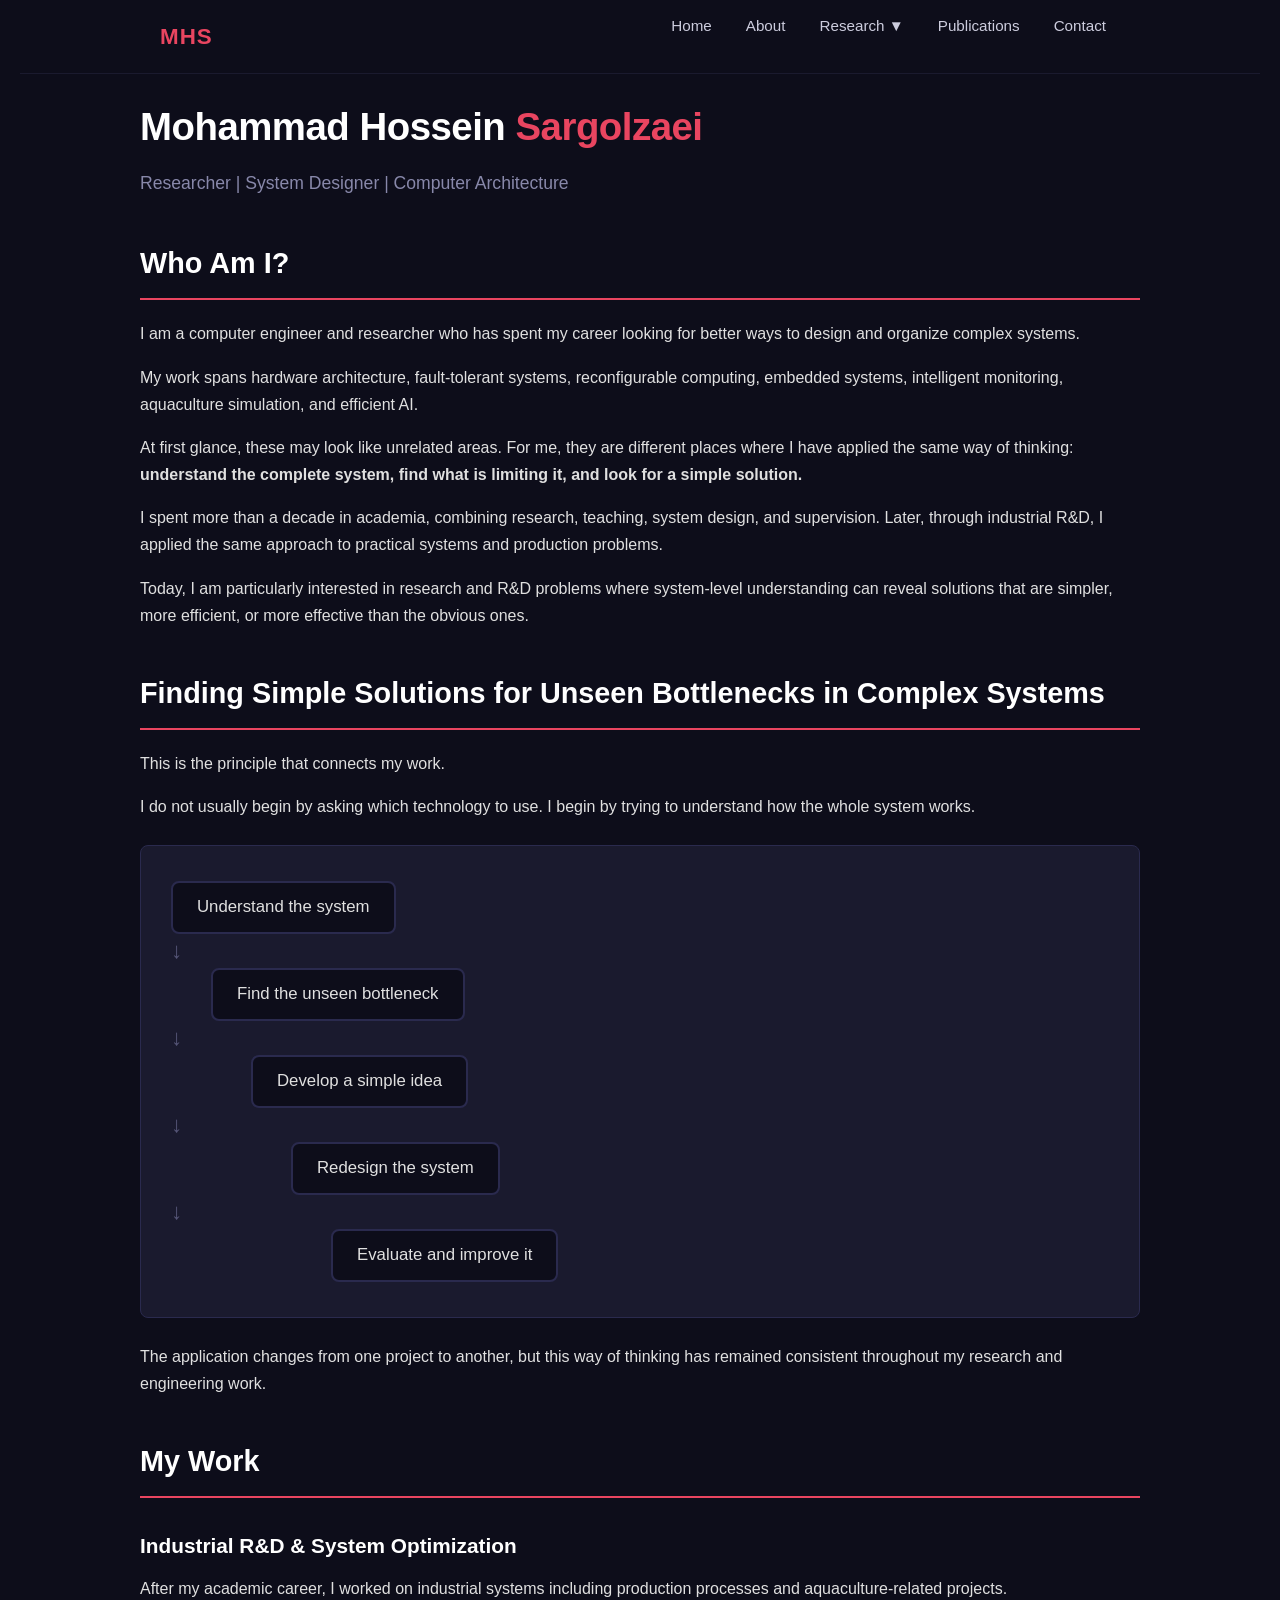
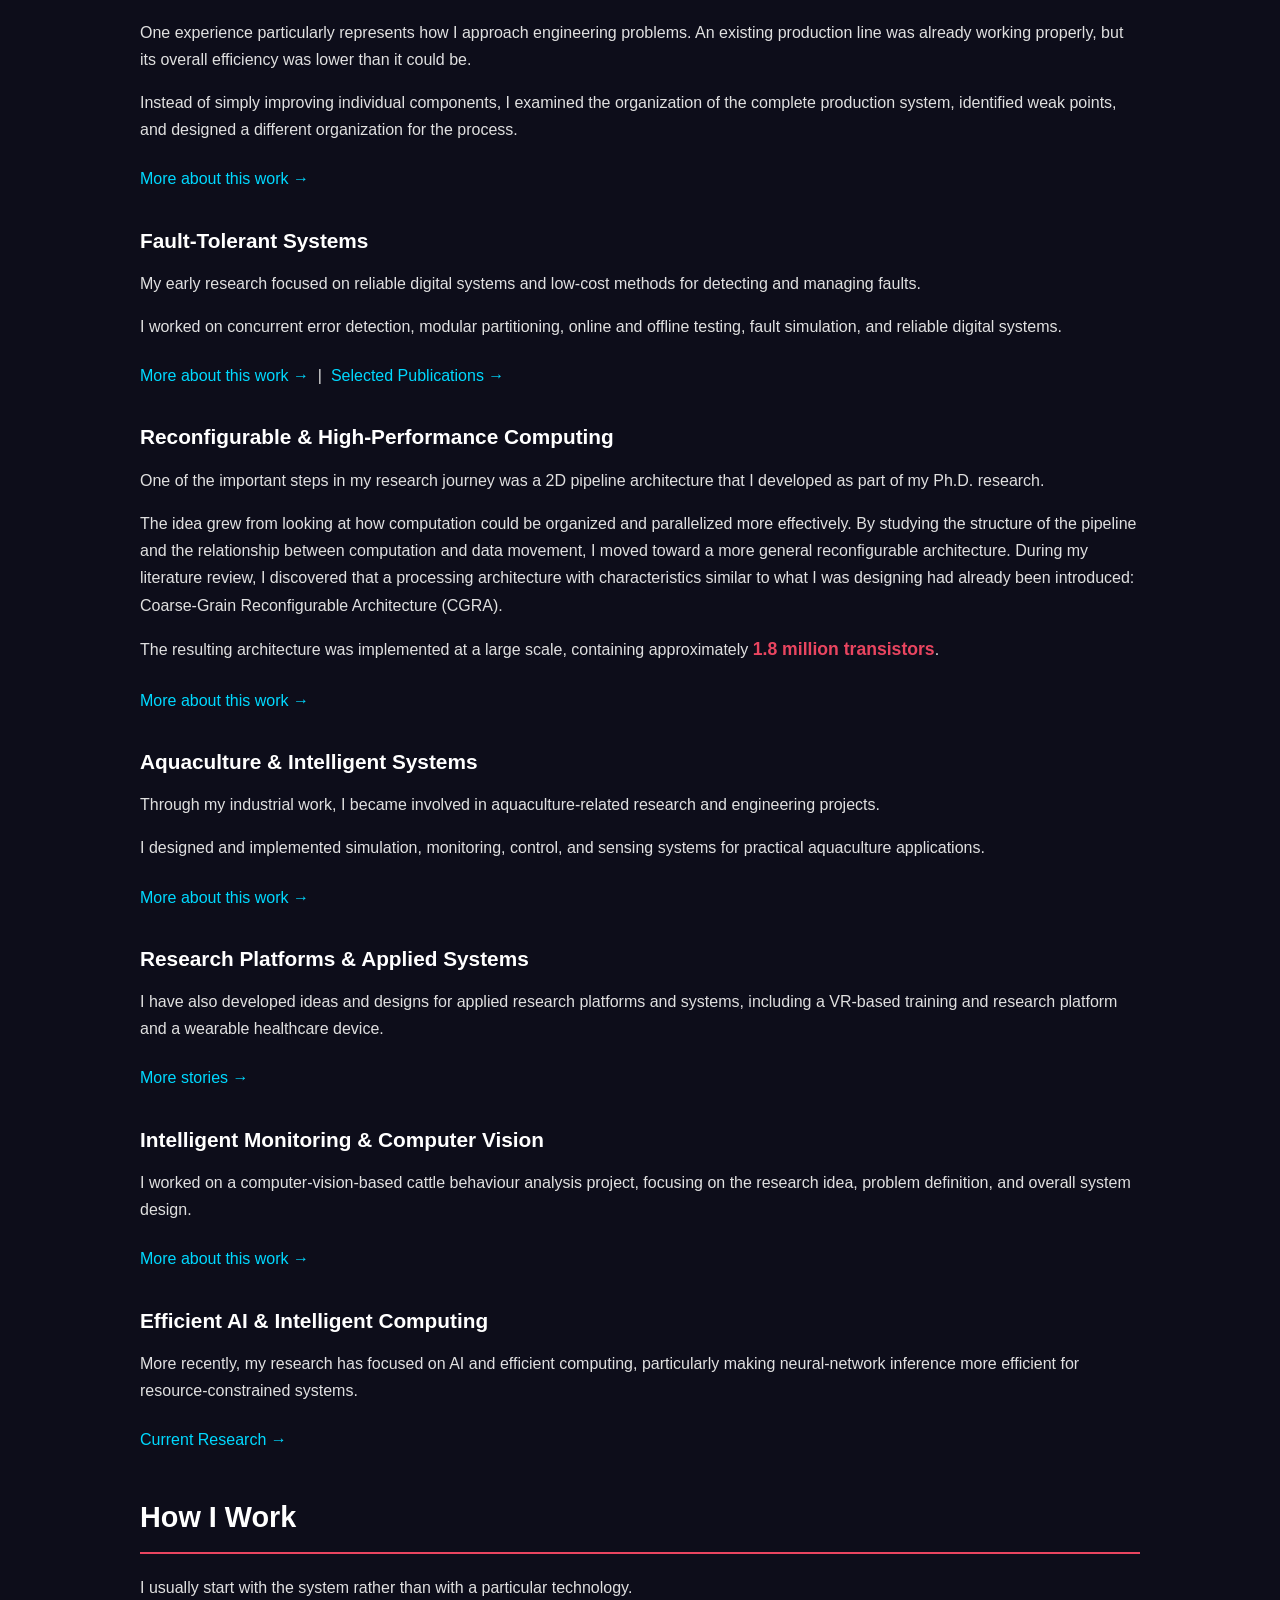
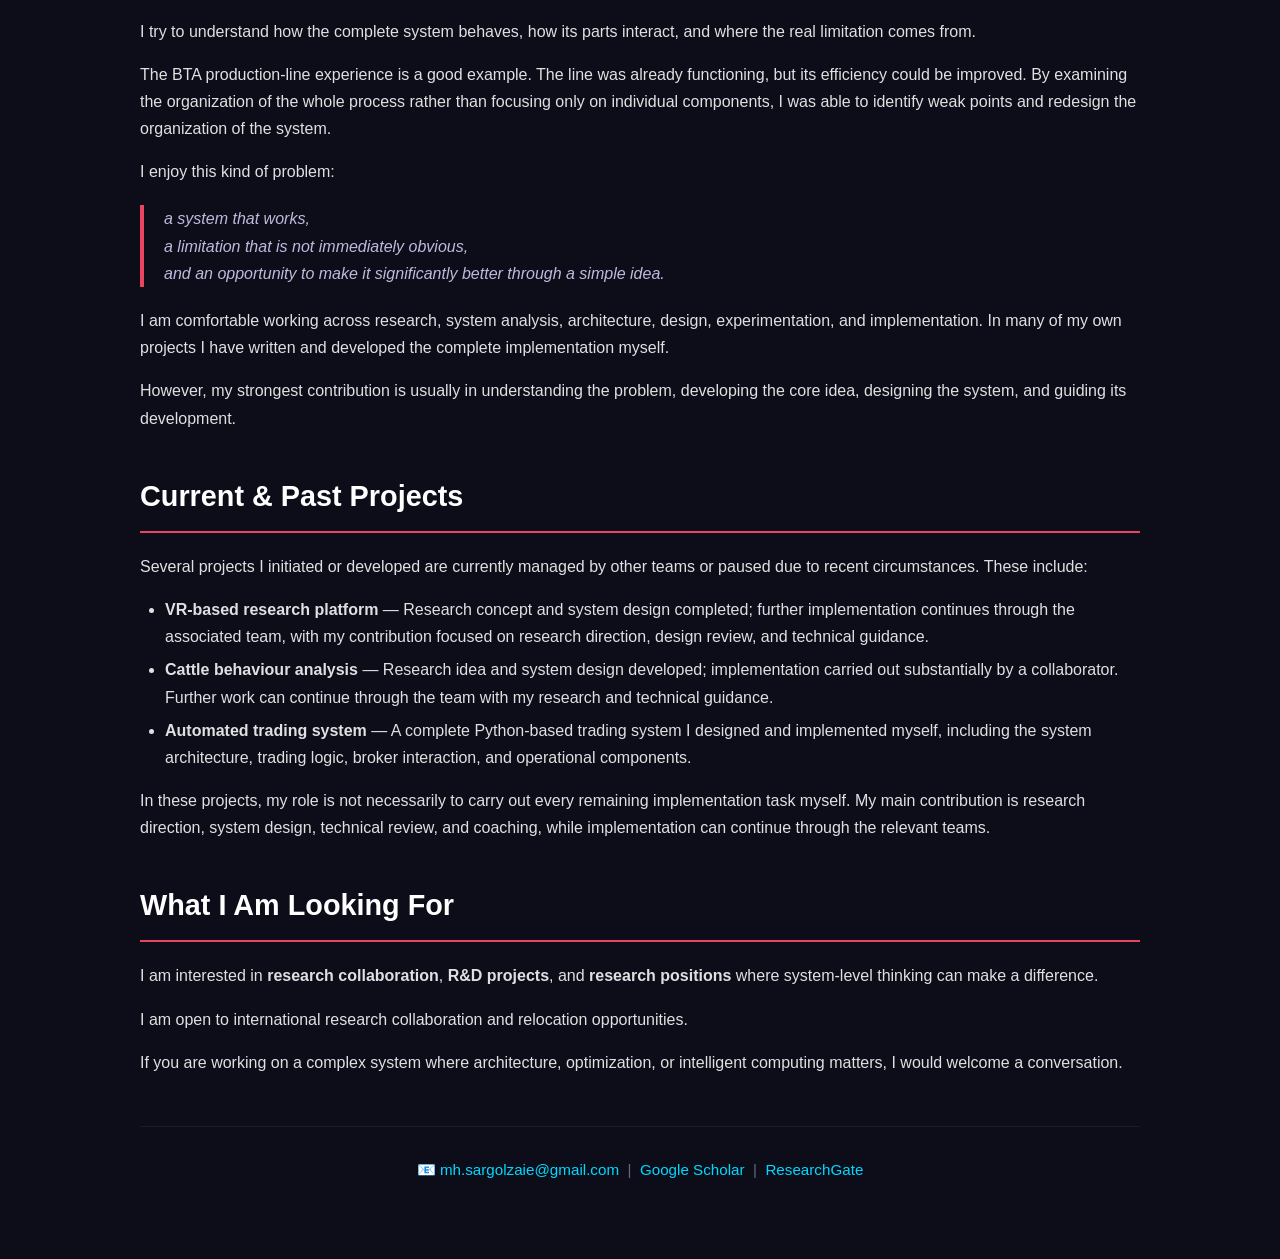
==== commit 757171b0: "index.html" ====
--- a/index.html
+++ b/index.html
@@ -30,17 +30,18 @@
         <p>I do not usually begin by asking which technology to use. I begin by trying to understand how the whole system works.</p>
 
         <div class="principle-box">
-            <div class="arrow-flow">Understand the system
-        ↓
-        Find the unseen bottleneck
-        ↓
-        Develop a simple idea
-        ↓
-        Redesign the system
-        ↓
-        Evaluate and improve it</div>
+            <div class="flowchart">
+                <div class="step step-1">Understand the system</div>
+                <div class="arrow">↓</div>
+                <div class="step step-2">Find the unseen bottleneck</div>
+                <div class="arrow">↓</div>
+                <div class="step step-3">Develop a simple idea</div>
+                <div class="arrow">↓</div>
+                <div class="step step-4">Redesign the system</div>
+                <div class="arrow">↓</div>
+                <div class="step step-5">Evaluate and improve it</div>
+            </div>
         </div>
-
         <p>The application changes from one project to another, but this way of thinking has remained consistent throughout my research and engineering work.</p>
 
         <!-- My Work (brief overview with links) -->
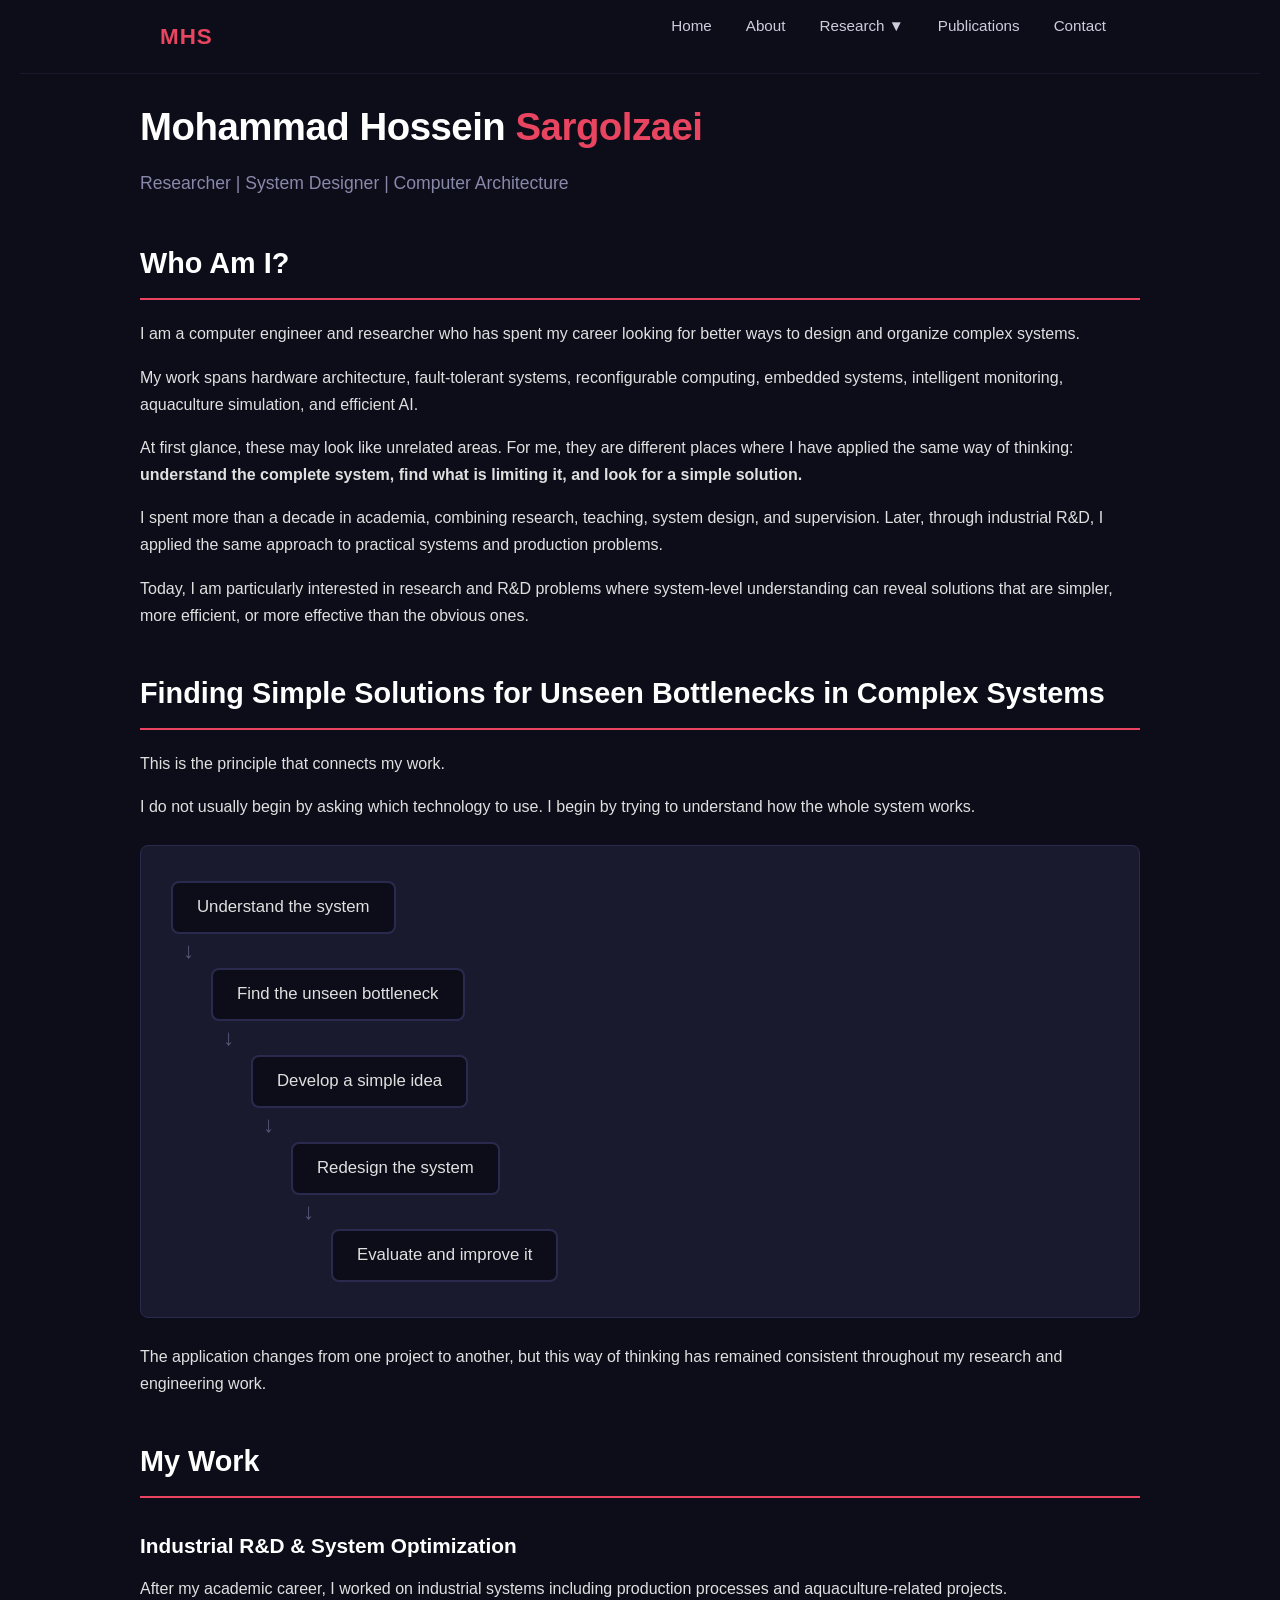
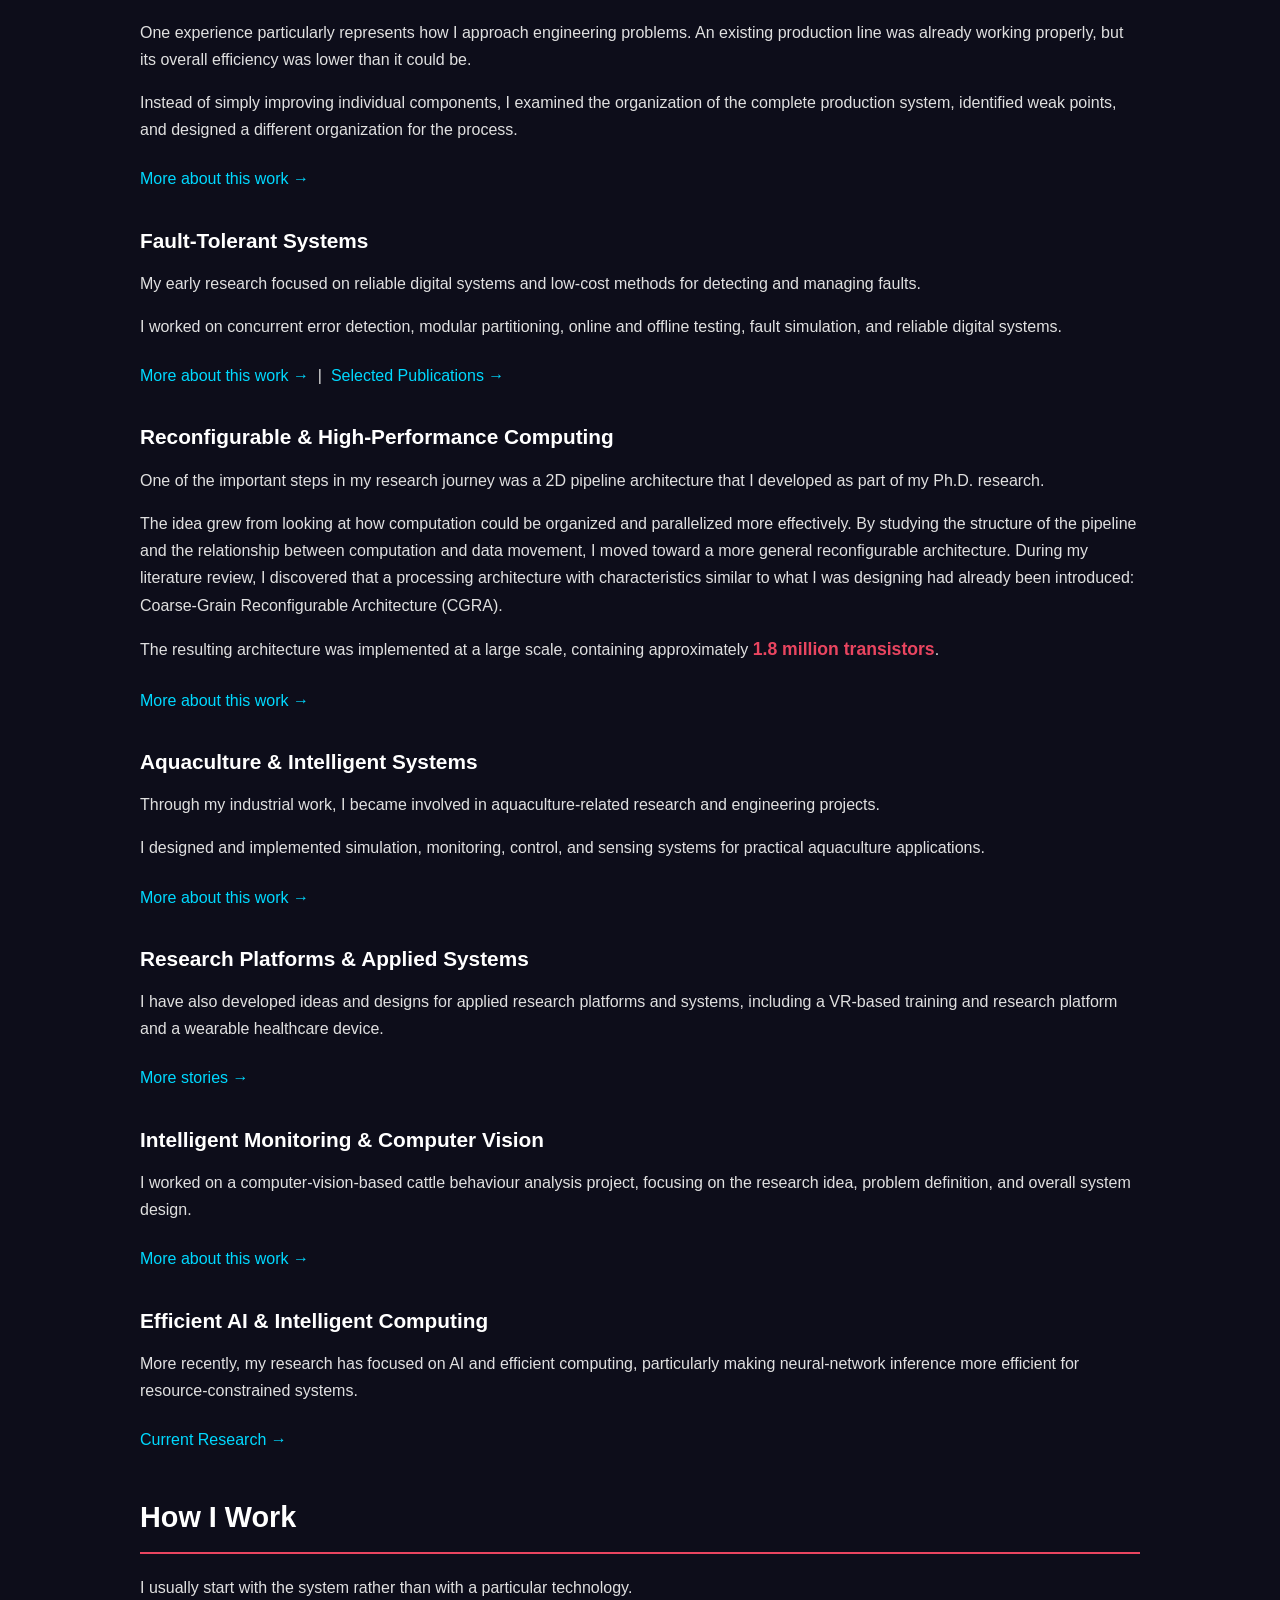
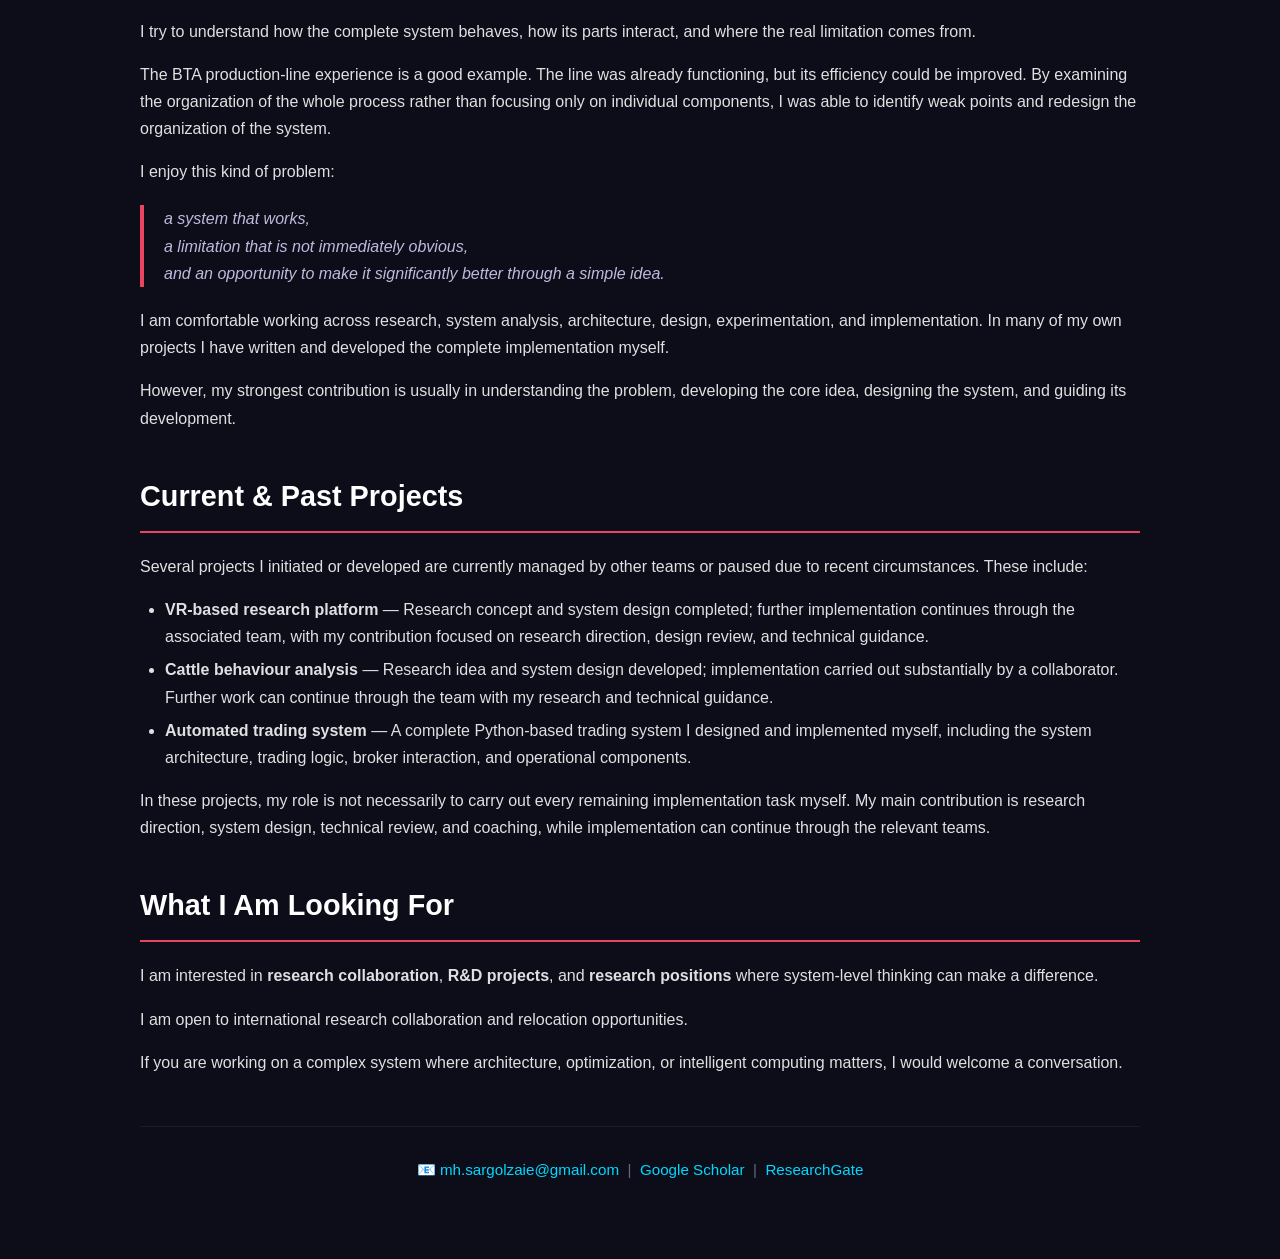
==== commit bbd45ebd: "index.html" ====
--- a/index.html
+++ b/index.html
@@ -32,13 +32,13 @@
         <div class="principle-box">
             <div class="flowchart">
                 <div class="step step-1">Understand the system</div>
-                <div class="arrow">↓</div>
+                <div class="arrow arrow-1">↓</div>
                 <div class="step step-2">Find the unseen bottleneck</div>
-                <div class="arrow">↓</div>
+                <div class="arrow arrow-2">↓</div>
                 <div class="step step-3">Develop a simple idea</div>
-                <div class="arrow">↓</div>
+                <div class="arrow arrow-3">↓</div>
                 <div class="step step-4">Redesign the system</div>
-                <div class="arrow">↓</div>
+                <div class="arrow arrow-4">↓</div>
                 <div class="step step-5">Evaluate and improve it</div>
             </div>
         </div>
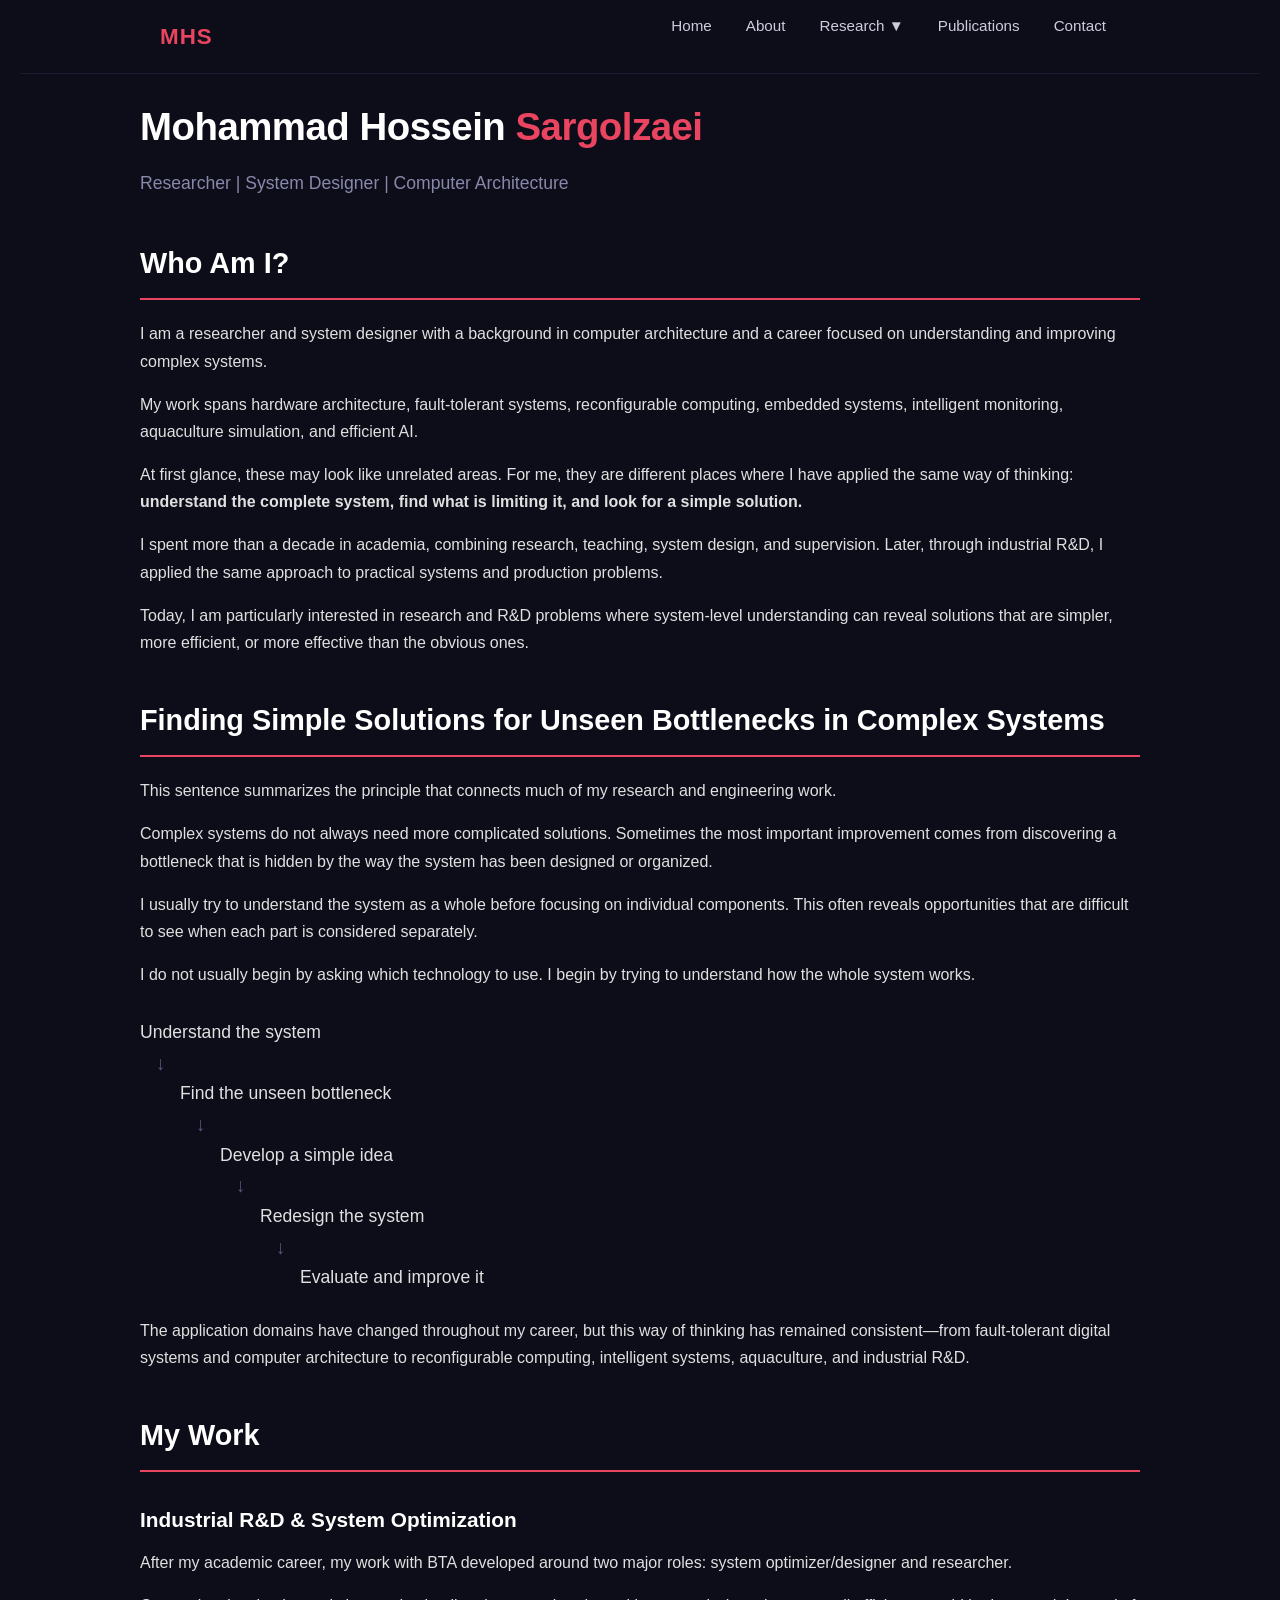
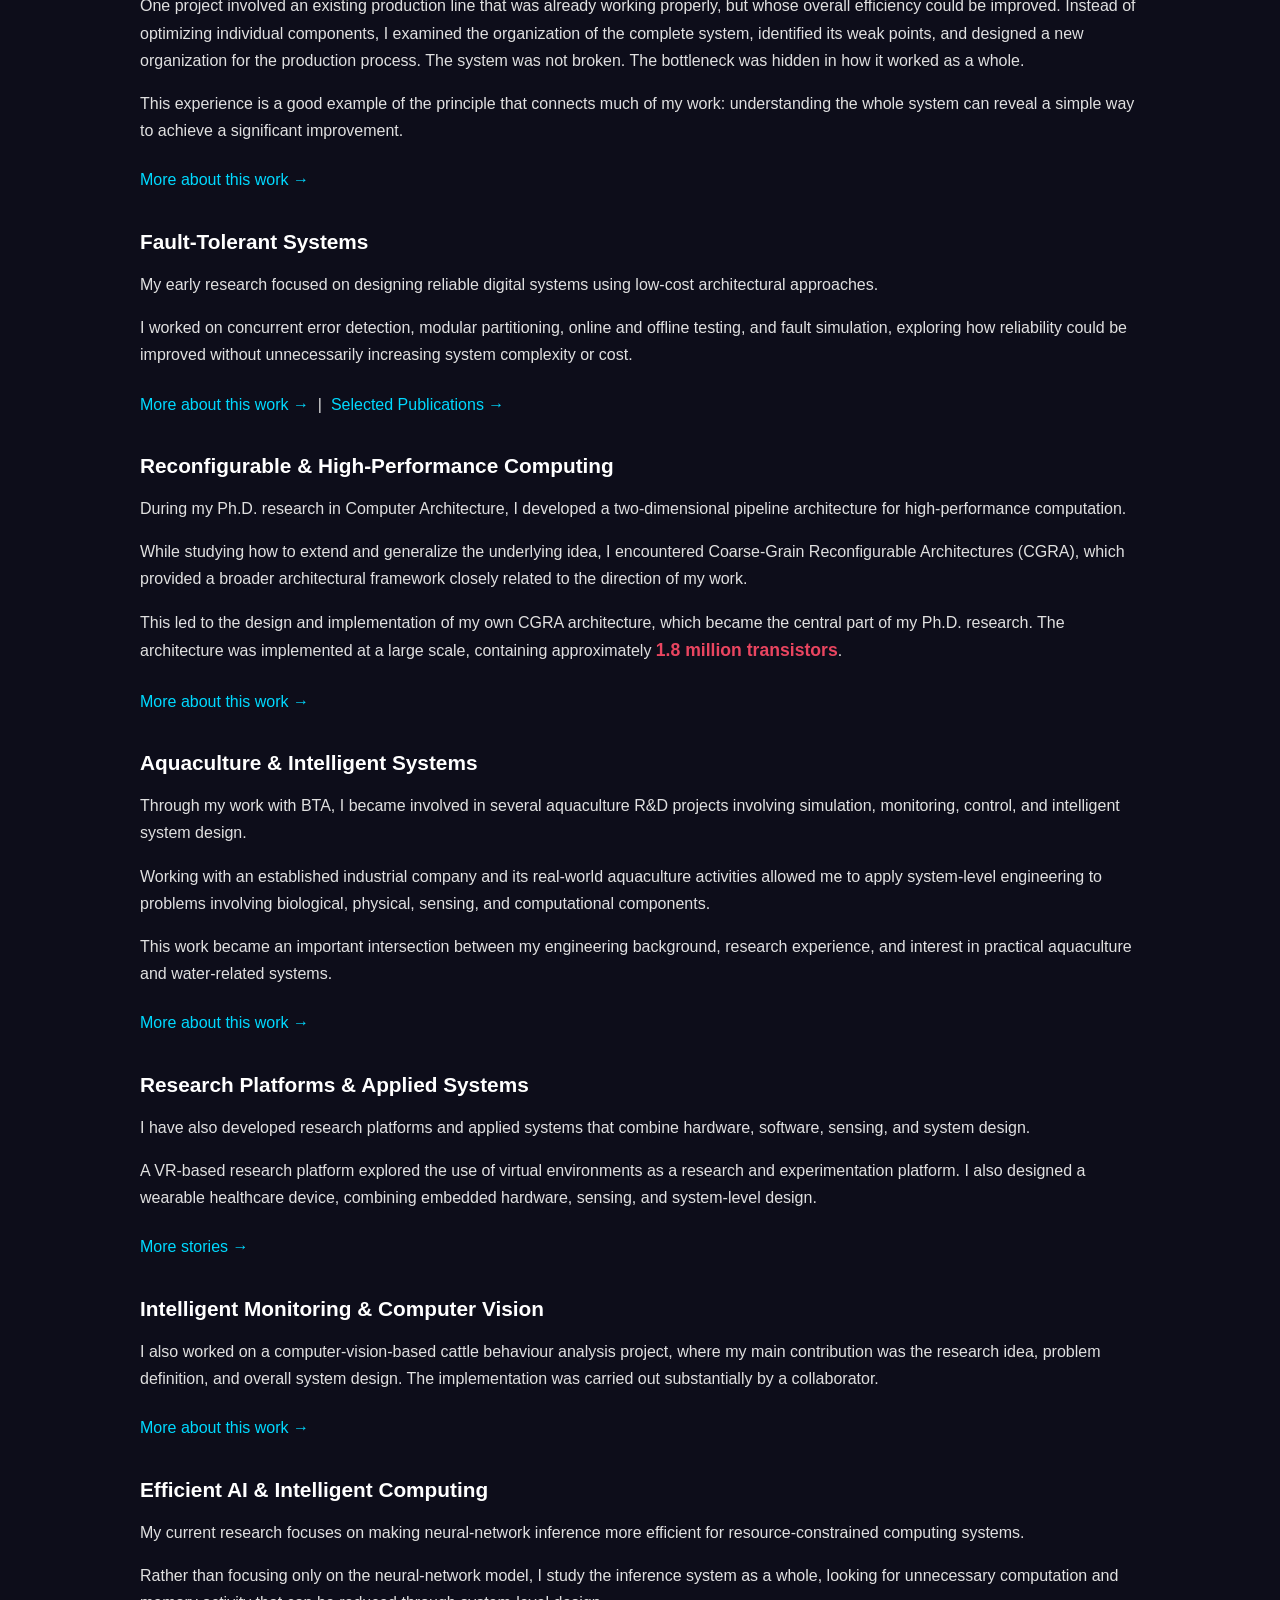
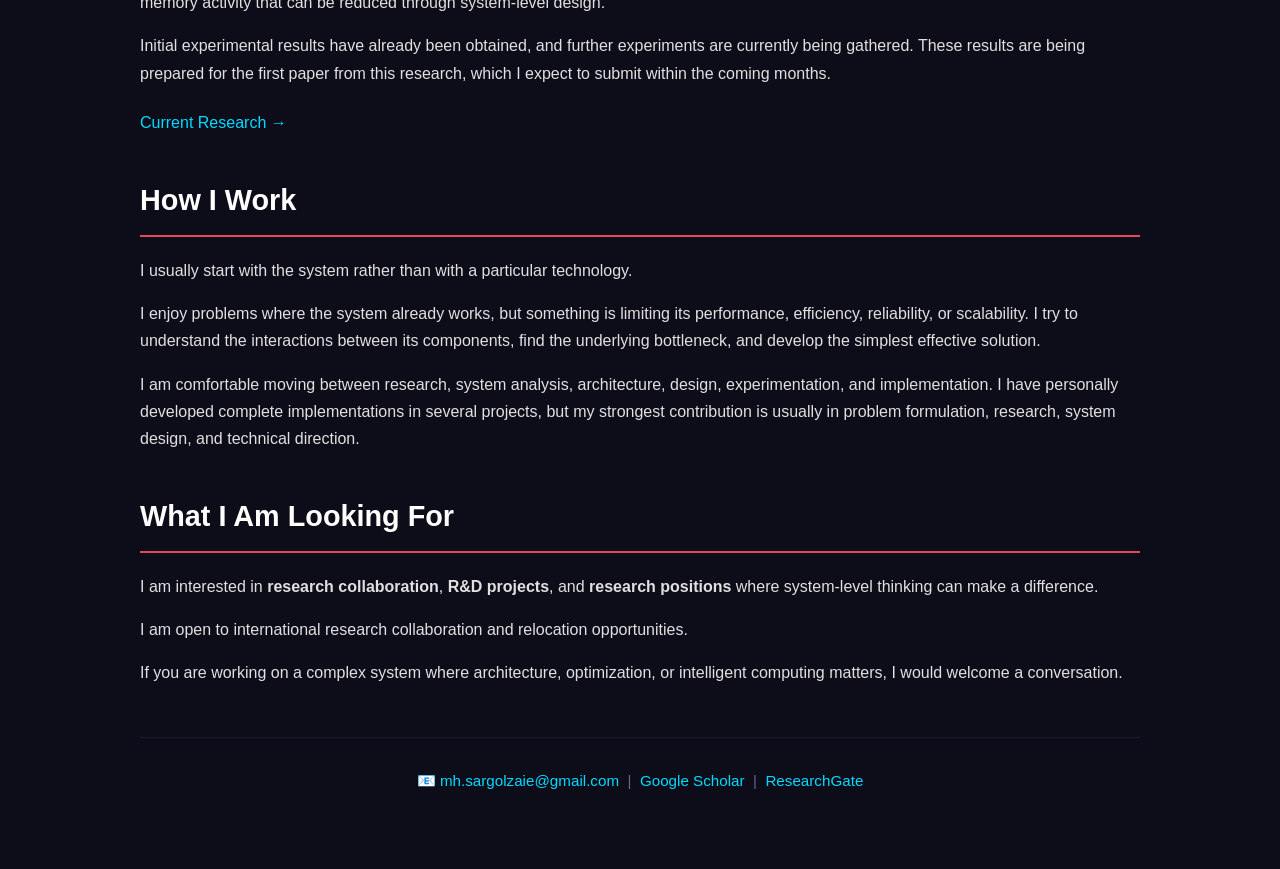
==== commit b5c325c3: "Update index.html" ====
--- a/index.html
+++ b/index.html
@@ -18,7 +18,7 @@
 
         <!-- Who Am I -->
         <h2>Who Am I?</h2>
-        <p>I am a computer engineer and researcher who has spent my career looking for better ways to design and organize complex systems.</p>
+        <p>I am a researcher and system designer with a background in computer architecture and a career focused on understanding and improving complex systems.</p>
         <p>My work spans hardware architecture, fault-tolerant systems, reconfigurable computing, embedded systems, intelligent monitoring, aquaculture simulation, and efficient AI.</p>
         <p>At first glance, these may look like unrelated areas. For me, they are different places where I have applied the same way of thinking: <strong>understand the complete system, find what is limiting it, and look for a simple solution.</strong></p>
         <p>I spent more than a decade in academia, combining research, teaching, system design, and supervision. Later, through industrial R&D, I applied the same approach to practical systems and production problems.</p>
@@ -26,7 +26,9 @@
 
         <!-- Core Principle -->
         <h2>Finding Simple Solutions for Unseen Bottlenecks in Complex Systems</h2>
-        <p>This is the principle that connects my work.</p>
+        <p>This sentence summarizes the principle that connects much of my research and engineering work.</p>
+        <p>Complex systems do not always need more complicated solutions. Sometimes the most important improvement comes from discovering a bottleneck that is hidden by the way the system has been designed or organized.</p>
+        <p>I usually try to understand the system as a whole before focusing on individual components. This often reveals opportunities that are difficult to see when each part is considered separately.</p>
         <p>I do not usually begin by asking which technology to use. I begin by trying to understand how the whole system works.</p>
 
         <div class="principle-box">
@@ -42,64 +44,54 @@
                 <div class="step step-5">Evaluate and improve it</div>
             </div>
         </div>
-        <p>The application changes from one project to another, but this way of thinking has remained consistent throughout my research and engineering work.</p>
+        <p>The application domains have changed throughout my career, but this way of thinking has remained consistent—from fault-tolerant digital systems and computer architecture to reconfigurable computing, intelligent systems, aquaculture, and industrial R&D.</p>
 
         <!-- My Work (brief overview with links) -->
         <h2>My Work</h2>
 
         <h3>Industrial R&D & System Optimization</h3>
-        <p>After my academic career, I worked on industrial systems including production processes and aquaculture-related projects.</p>
-        <p>One experience particularly represents how I approach engineering problems. An existing production line was already working properly, but its overall efficiency was lower than it could be.</p>
-        <p>Instead of simply improving individual components, I examined the organization of the complete production system, identified weak points, and designed a different organization for the process.</p>
+        <p>After my academic career, my work with BTA developed around two major roles: system optimizer/designer and researcher.</p>
+        <p>One project involved an existing production line that was already working properly, but whose overall efficiency could be improved. Instead of optimizing individual components, I examined the organization of the complete system, identified its weak points, and designed a new organization for the production process. The system was not broken. The bottleneck was hidden in how it worked as a whole.</p>
+        <p>This experience is a good example of the principle that connects much of my work: understanding the whole system can reveal a simple way to achieve a significant improvement.</p>
         <p><a href="industrial-rd.html" class="more-link">More about this work →</a></p>
 
         <h3>Fault-Tolerant Systems</h3>
-        <p>My early research focused on reliable digital systems and low-cost methods for detecting and managing faults.</p>
-        <p>I worked on concurrent error detection, modular partitioning, online and offline testing, fault simulation, and reliable digital systems.</p>
+        <p>My early research focused on designing reliable digital systems using low-cost architectural approaches.</p>
+        <p>I worked on concurrent error detection, modular partitioning, online and offline testing, and fault simulation, exploring how reliability could be improved without unnecessarily increasing system complexity or cost.</p>
         <p><a href="fault-tolerant.html" class="more-link">More about this work →</a> &nbsp;|&nbsp; <a href="publications.html">Selected Publications →</a></p>
 
         <h3>Reconfigurable & High-Performance Computing</h3>
-        <p>One of the important steps in my research journey was a 2D pipeline architecture that I developed as part of my Ph.D. research.</p>
-        <p>The idea grew from looking at how computation could be organized and parallelized more effectively. By studying the structure of the pipeline and the relationship between computation and data movement, I moved toward a more general reconfigurable architecture. During my literature review, I discovered that a processing architecture with characteristics similar to what I was designing had already been introduced: Coarse-Grain Reconfigurable Architecture (CGRA).</p>
-        <p>The resulting architecture was implemented at a large scale, containing approximately <span class="key-number">1.8 million transistors</span>.</p>
+        <p>During my Ph.D. research in Computer Architecture, I developed a two-dimensional pipeline architecture for high-performance computation.</p>
+        <p>While studying how to extend and generalize the underlying idea, I encountered Coarse-Grain Reconfigurable Architectures (CGRA), which provided a broader architectural framework closely related to the direction of my work.</p>
+        <p>This led to the design and implementation of my own CGRA architecture, which became the central part of my Ph.D. research. The architecture was implemented at a large scale, containing approximately <span class="key-number">1.8 million transistors</span>.</p>
         <p><a href="cgra.html" class="more-link">More about this work →</a></p>
 
         <h3>Aquaculture & Intelligent Systems</h3>
-        <p>Through my industrial work, I became involved in aquaculture-related research and engineering projects.</p>
-        <p>I designed and implemented simulation, monitoring, control, and sensing systems for practical aquaculture applications.</p>
+        <p>Through my work with BTA, I became involved in several aquaculture R&D projects involving simulation, monitoring, control, and intelligent system design.</p>
+        <p>Working with an established industrial company and its real-world aquaculture activities allowed me to apply system-level engineering to problems involving biological, physical, sensing, and computational components.</p>
+        <p>This work became an important intersection between my engineering background, research experience, and interest in practical aquaculture and water-related systems.</p>
         <p><a href="aquaculture.html" class="more-link">More about this work →</a></p>
 
         <h3>Research Platforms & Applied Systems</h3>
-        <p>I have also developed ideas and designs for applied research platforms and systems, including a VR-based training and research platform and a wearable healthcare device.</p>
+        <p>I have also developed research platforms and applied systems that combine hardware, software, sensing, and system design.</p>
+        <p>A VR-based research platform explored the use of virtual environments as a research and experimentation platform. I also designed a wearable healthcare device, combining embedded hardware, sensing, and system-level design.</p>
         <p><a href="research-platforms.html" class="more-link">More stories →</a></p>
 
         <h3>Intelligent Monitoring & Computer Vision</h3>
-        <p>I worked on a computer-vision-based cattle behaviour analysis project, focusing on the research idea, problem definition, and overall system design.</p>
+        <p>I also worked on a computer-vision-based cattle behaviour analysis project, where my main contribution was the research idea, problem definition, and overall system design. The implementation was carried out substantially by a collaborator.</p>
         <p><a href="cattle.html" class="more-link">More about this work →</a></p>
 
         <h3>Efficient AI & Intelligent Computing</h3>
-        <p>More recently, my research has focused on AI and efficient computing, particularly making neural-network inference more efficient for resource-constrained systems.</p>
+        <p>My current research focuses on making neural-network inference more efficient for resource-constrained computing systems.</p>
+        <p>Rather than focusing only on the neural-network model, I study the inference system as a whole, looking for unnecessary computation and memory activity that can be reduced through system-level design.</p>
+        <p>Initial experimental results have already been obtained, and further experiments are currently being gathered. These results are being prepared for the first paper from this research, which I expect to submit within the coming months.</p>
         <p><a href="efficient-ai.html" class="more-link">Current Research →</a></p>
 
         <!-- How I Work -->
         <h2>How I Work</h2>
         <p>I usually start with the system rather than with a particular technology.</p>
-        <p>I try to understand how the complete system behaves, how its parts interact, and where the real limitation comes from.</p>
-        <p>The BTA production-line experience is a good example. The line was already functioning, but its efficiency could be improved. By examining the organization of the whole process rather than focusing only on individual components, I was able to identify weak points and redesign the organization of the system.</p>
-        <p>I enjoy this kind of problem:</p>
-        <blockquote>a system that works,<br>a limitation that is not immediately obvious,<br>and an opportunity to make it significantly better through a simple idea.</blockquote>
-        <p>I am comfortable working across research, system analysis, architecture, design, experimentation, and implementation. In many of my own projects I have written and developed the complete implementation myself.</p>
-        <p>However, my strongest contribution is usually in understanding the problem, developing the core idea, designing the system, and guiding its development.</p>
-
-        <!-- Current & Past Projects -->
-        <h2>Current &amp; Past Projects</h2>
-        <p>Several projects I initiated or developed are currently managed by other teams or paused due to recent circumstances. These include:</p>
-        <ul>
-            <li><strong>VR-based research platform</strong> — Research concept and system design completed; further implementation continues through the associated team, with my contribution focused on research direction, design review, and technical guidance.</li>
-            <li><strong>Cattle behaviour analysis</strong> — Research idea and system design developed; implementation carried out substantially by a collaborator. Further work can continue through the team with my research and technical guidance.</li>
-            <li><strong>Automated trading system</strong> — A complete Python-based trading system I designed and implemented myself, including the system architecture, trading logic, broker interaction, and operational components.</li>
-        </ul>
-        <p>In these projects, my role is not necessarily to carry out every remaining implementation task myself. My main contribution is research direction, system design, technical review, and coaching, while implementation can continue through the relevant teams.</p>
+        <p>I enjoy problems where the system already works, but something is limiting its performance, efficiency, reliability, or scalability. I try to understand the interactions between its components, find the underlying bottleneck, and develop the simplest effective solution.</p>
+        <p>I am comfortable moving between research, system analysis, architecture, design, experimentation, and implementation. I have personally developed complete implementations in several projects, but my strongest contribution is usually in problem formulation, research, system design, and technical direction.</p>
 
         <!-- What I Am Looking For -->
         <h2>What I Am Looking For</h2>
--- a/style.css
+++ b/style.css
@@ -101,37 +101,38 @@
    VERTICAL FLOWCHART (Cascading / Staircase)
    ============================================================ */
 .principle-box {
-    background: #1a1a2e;
-    border: 1px solid #2a2a4e;
-    border-radius: 8px;
-    padding: 25px 30px;
-    margin: 25px 0;
+    background: transparent;
+    border: none;
+    padding: 10px 0;
+    margin: 10px 0;
 }
 
 .flowchart {
     display: flex;
     flex-direction: column;
     align-items: flex-start;
-    gap: 4px;
-    padding: 10px 0;
-}
-
-/* Each step is a box */
+    gap: 2px;
+    padding: 0;
+    font-family: 'Segoe UI', Tahoma, Geneva, Verdana, sans-serif;
+}
+
+/* Each step is plain text — no box */
 .step {
-    padding: 10px 24px;
-    background: #0d0d1a;
-    border: 2px solid #2a2a4e;
-    border-radius: 8px;
-    font-size: 1.05em;
+    padding: 4px 0;
+    background: transparent;
+    border: none;
+    border-radius: 0;
+    font-size: 1.1em;
     font-weight: 500;
     color: #e0e0e0;
-    transition: background 0.2s, border-color 0.2s;
-    min-width: 200px;
+    transition: color 0.2s;
+    min-width: 0;
 }
 
 .step:hover {
-    background: #1a1a2e;
-    border-color: #e94560;
+    color: #00d9ff;
+    background: transparent;
+    border-color: transparent;
 }
 
 /* Indentation: each step more than the previous */
@@ -143,17 +144,52 @@
 
 /* Arrows - indented to match the step above */
 .arrow {
-    font-size: 1.4em;
+    font-size: 1.2em;
     color: #555577;
     line-height: 1;
-    padding: 2px 0;
-}
-
-.arrow-1 { margin-left: 12px; }
-.arrow-2 { margin-left: 52px; }
-.arrow-3 { margin-left: 92px; }
-.arrow-4 { margin-left: 132px; }
-.arrow-5 { margin-left: 172px; }
+    padding: 0;
+}
+
+.arrow-1 { margin-left: 16px; }
+.arrow-2 { margin-left: 56px; }
+.arrow-3 { margin-left: 96px; }
+.arrow-4 { margin-left: 136px; }
+.arrow-5 { margin-left: 176px; }
+
+/* Responsive */
+@media (max-width: 768px) {
+    .step-2 { margin-left: 20px; }
+    .step-3 { margin-left: 40px; }
+    .step-4 { margin-left: 60px; }
+    .step-5 { margin-left: 80px; }
+
+    .arrow-1 { margin-left: 12px; }
+    .arrow-2 { margin-left: 32px; }
+    .arrow-3 { margin-left: 52px; }
+    .arrow-4 { margin-left: 72px; }
+    .arrow-5 { margin-left: 92px; }
+
+    .step {
+        font-size: 1em;
+    }
+}
+
+@media (max-width: 480px) {
+    .step-2 { margin-left: 12px; }
+    .step-3 { margin-left: 24px; }
+    .step-4 { margin-left: 36px; }
+    .step-5 { margin-left: 48px; }
+
+    .arrow-1 { margin-left: 8px; }
+    .arrow-2 { margin-left: 20px; }
+    .arrow-3 { margin-left: 32px; }
+    .arrow-4 { margin-left: 44px; }
+    .arrow-5 { margin-left: 56px; }
+
+    .step {
+        font-size: 0.9em;
+    }
+}
 
 /* ============================================================ */
 
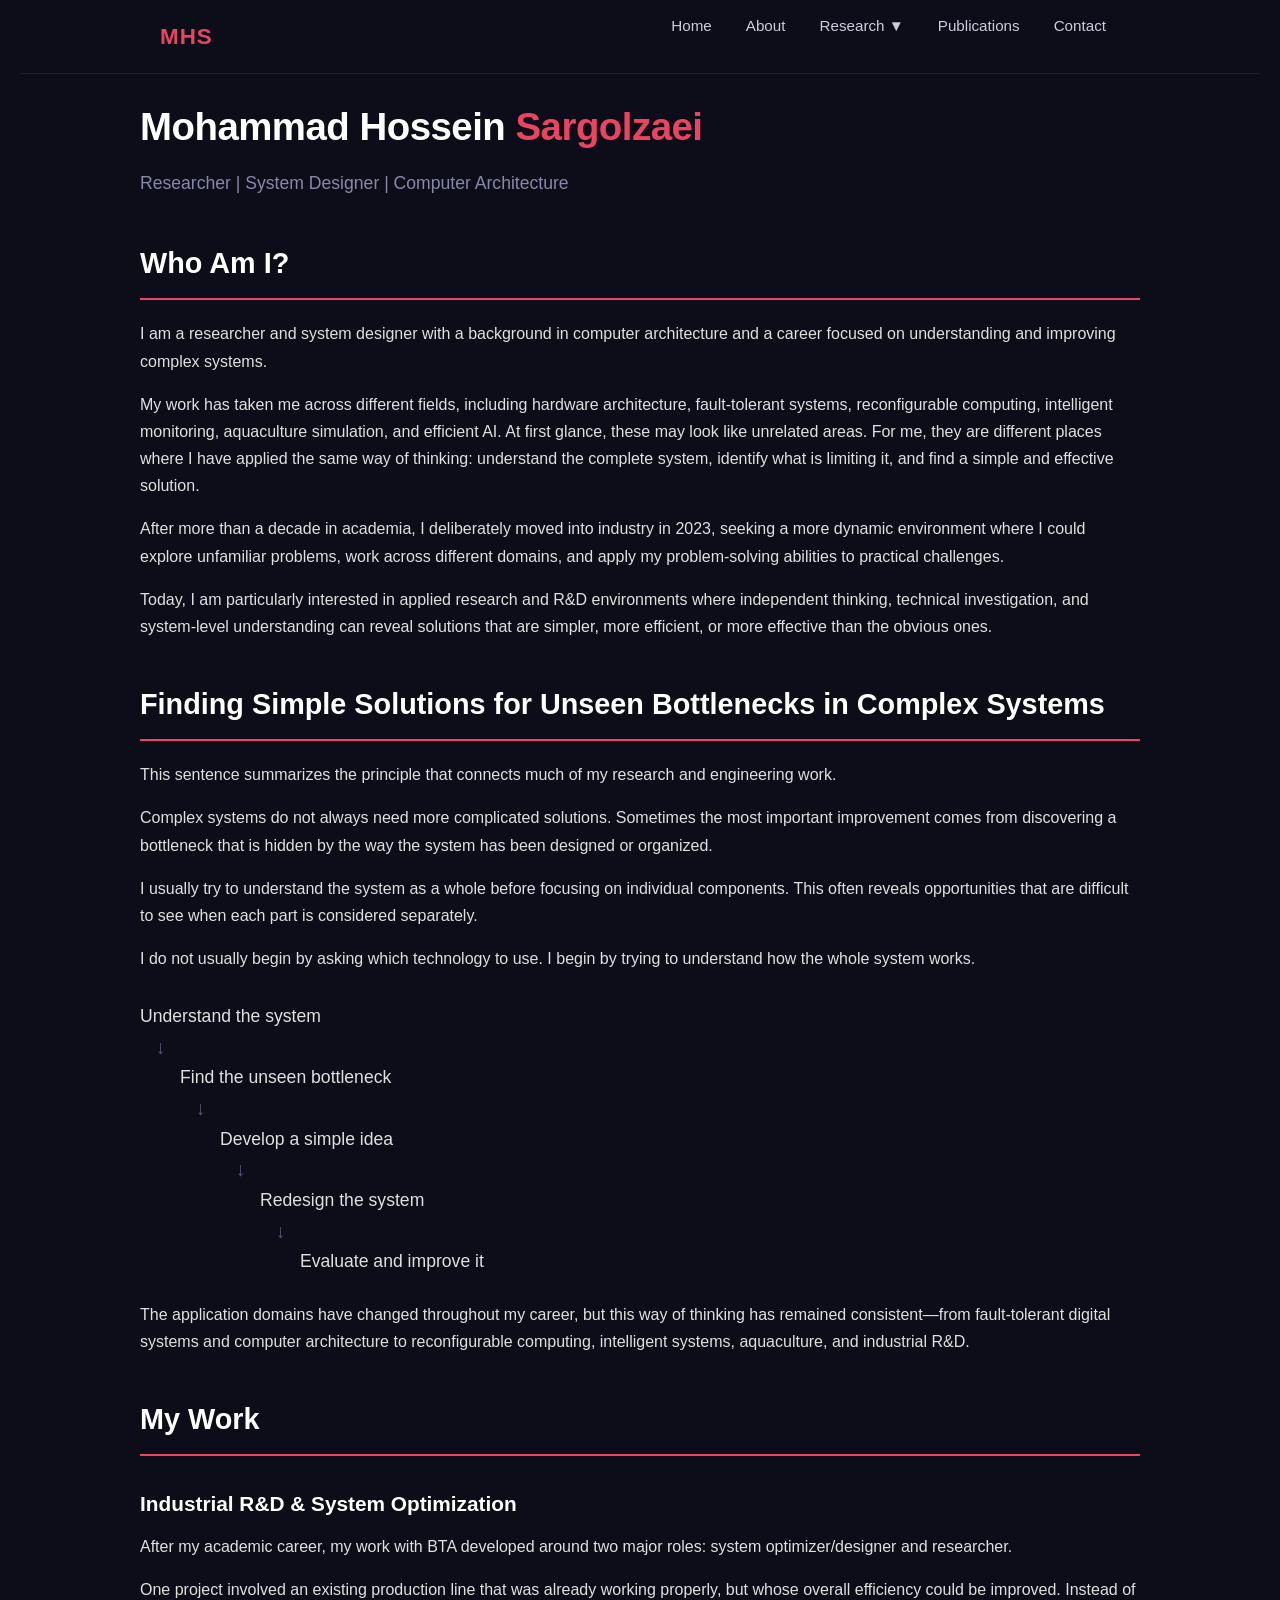
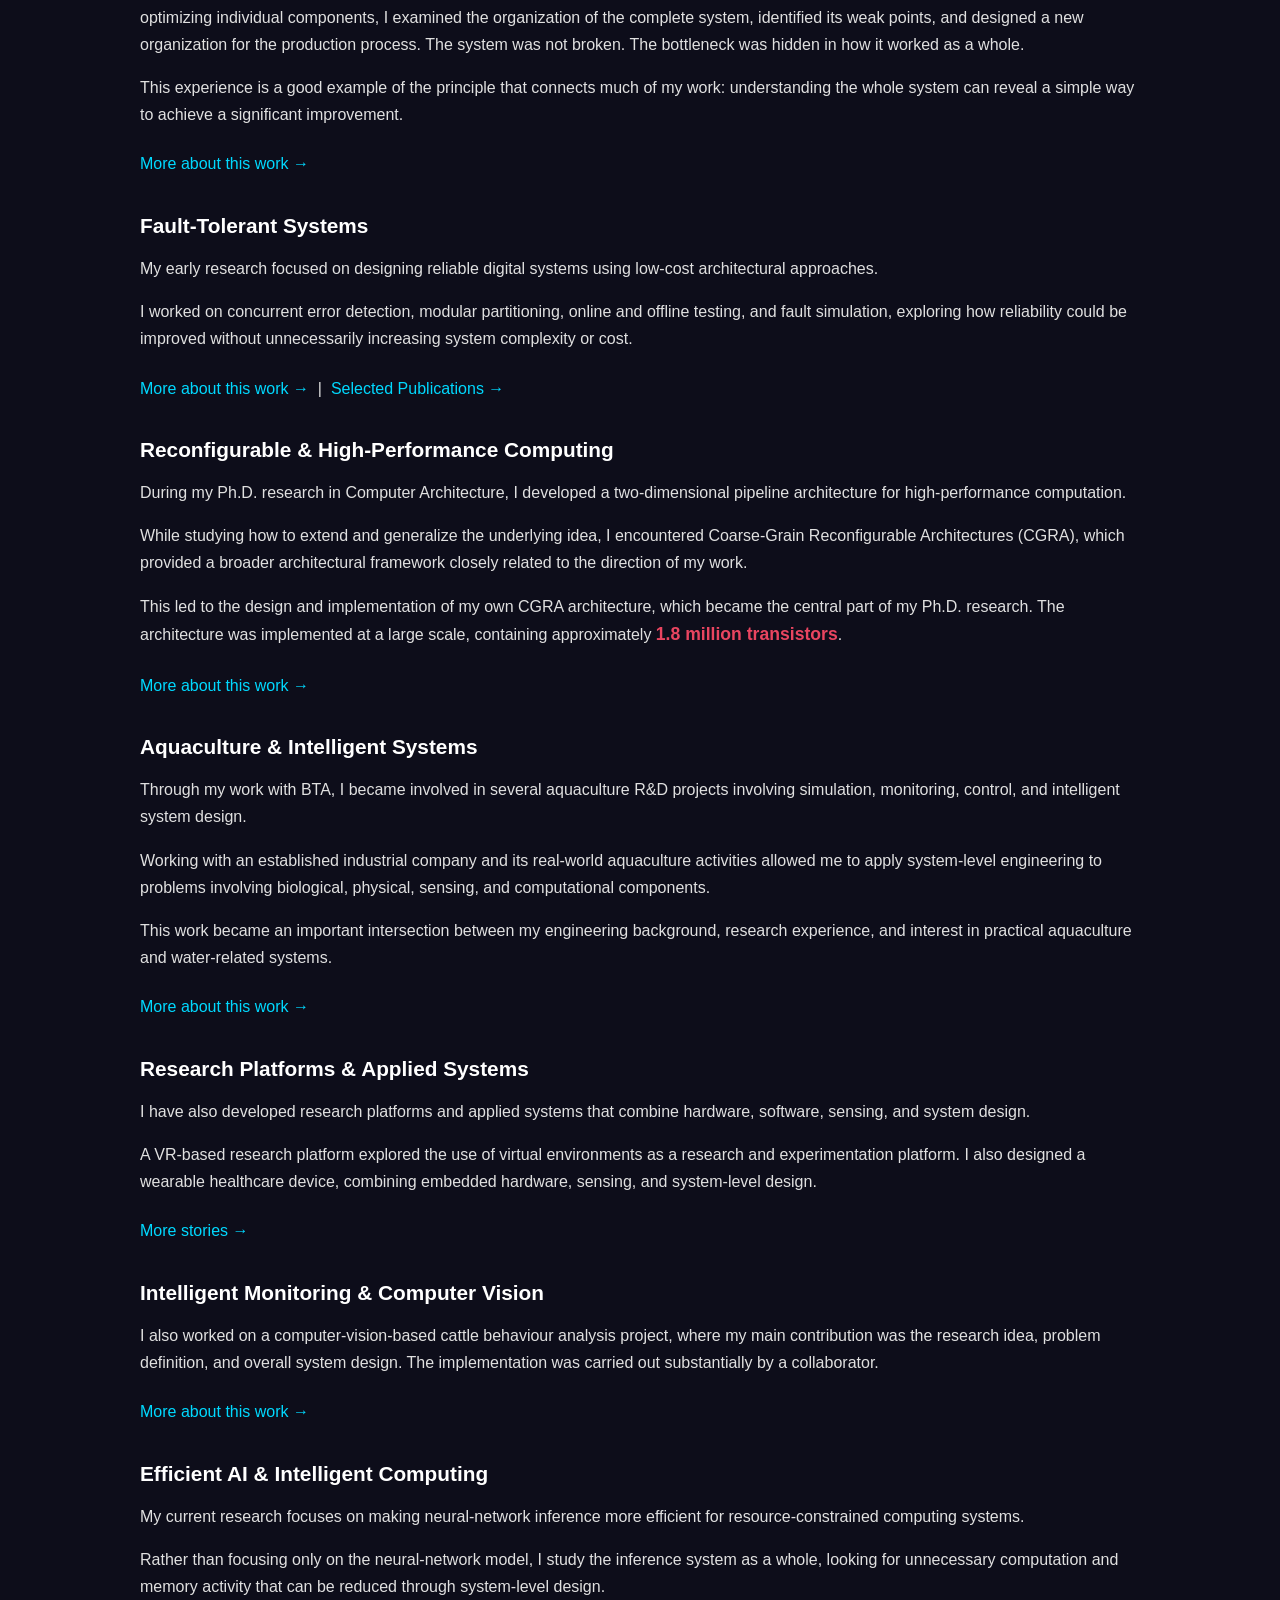
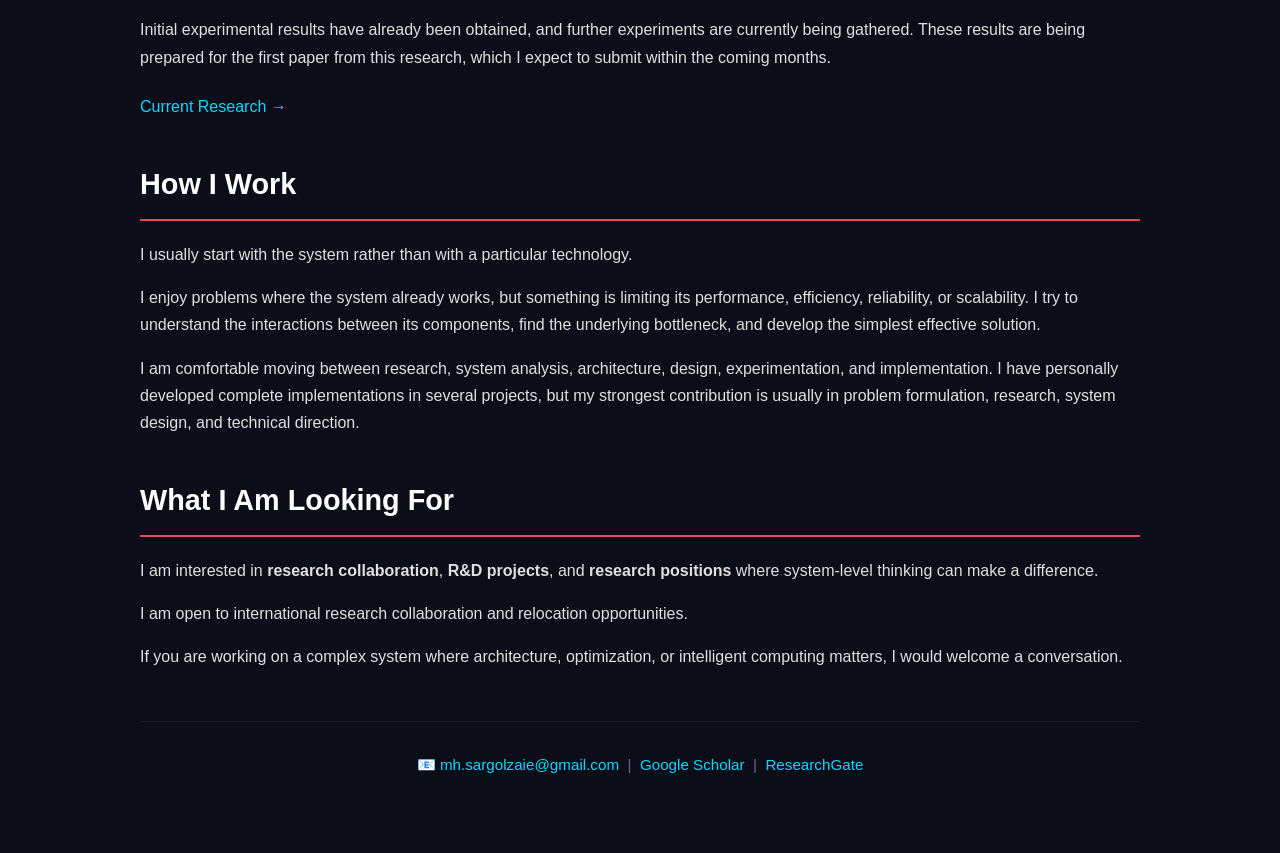
==== commit 33e96a28: "Update index.html" ====
--- a/index.html
+++ b/index.html
@@ -19,10 +19,9 @@
         <!-- Who Am I -->
         <h2>Who Am I?</h2>
         <p>I am a researcher and system designer with a background in computer architecture and a career focused on understanding and improving complex systems.</p>
-        <p>My work spans hardware architecture, fault-tolerant systems, reconfigurable computing, embedded systems, intelligent monitoring, aquaculture simulation, and efficient AI.</p>
-        <p>At first glance, these may look like unrelated areas. For me, they are different places where I have applied the same way of thinking: <strong>understand the complete system, find what is limiting it, and look for a simple solution.</strong></p>
-        <p>I spent more than a decade in academia, combining research, teaching, system design, and supervision. Later, through industrial R&D, I applied the same approach to practical systems and production problems.</p>
-        <p>Today, I am particularly interested in research and R&D problems where system-level understanding can reveal solutions that are simpler, more efficient, or more effective than the obvious ones.</p>
+        <p>My work has taken me across different fields, including hardware architecture, fault-tolerant systems, reconfigurable computing, intelligent monitoring, aquaculture simulation, and efficient AI. At first glance, these may look like unrelated areas. For me, they are different places where I have applied the same way of thinking: understand the complete system, identify what is limiting it, and find a simple and effective solution.</p>
+        <p>After more than a decade in academia, I deliberately moved into industry in 2023, seeking a more dynamic environment where I could explore unfamiliar problems, work across different domains, and apply my problem-solving abilities to practical challenges.</p>
+        <p>Today, I am particularly interested in applied research and R&D environments where independent thinking, technical investigation, and system-level understanding can reveal solutions that are simpler, more efficient, or more effective than the obvious ones.</p>
 
         <!-- Core Principle -->
         <h2>Finding Simple Solutions for Unseen Bottlenecks in Complex Systems</h2>
